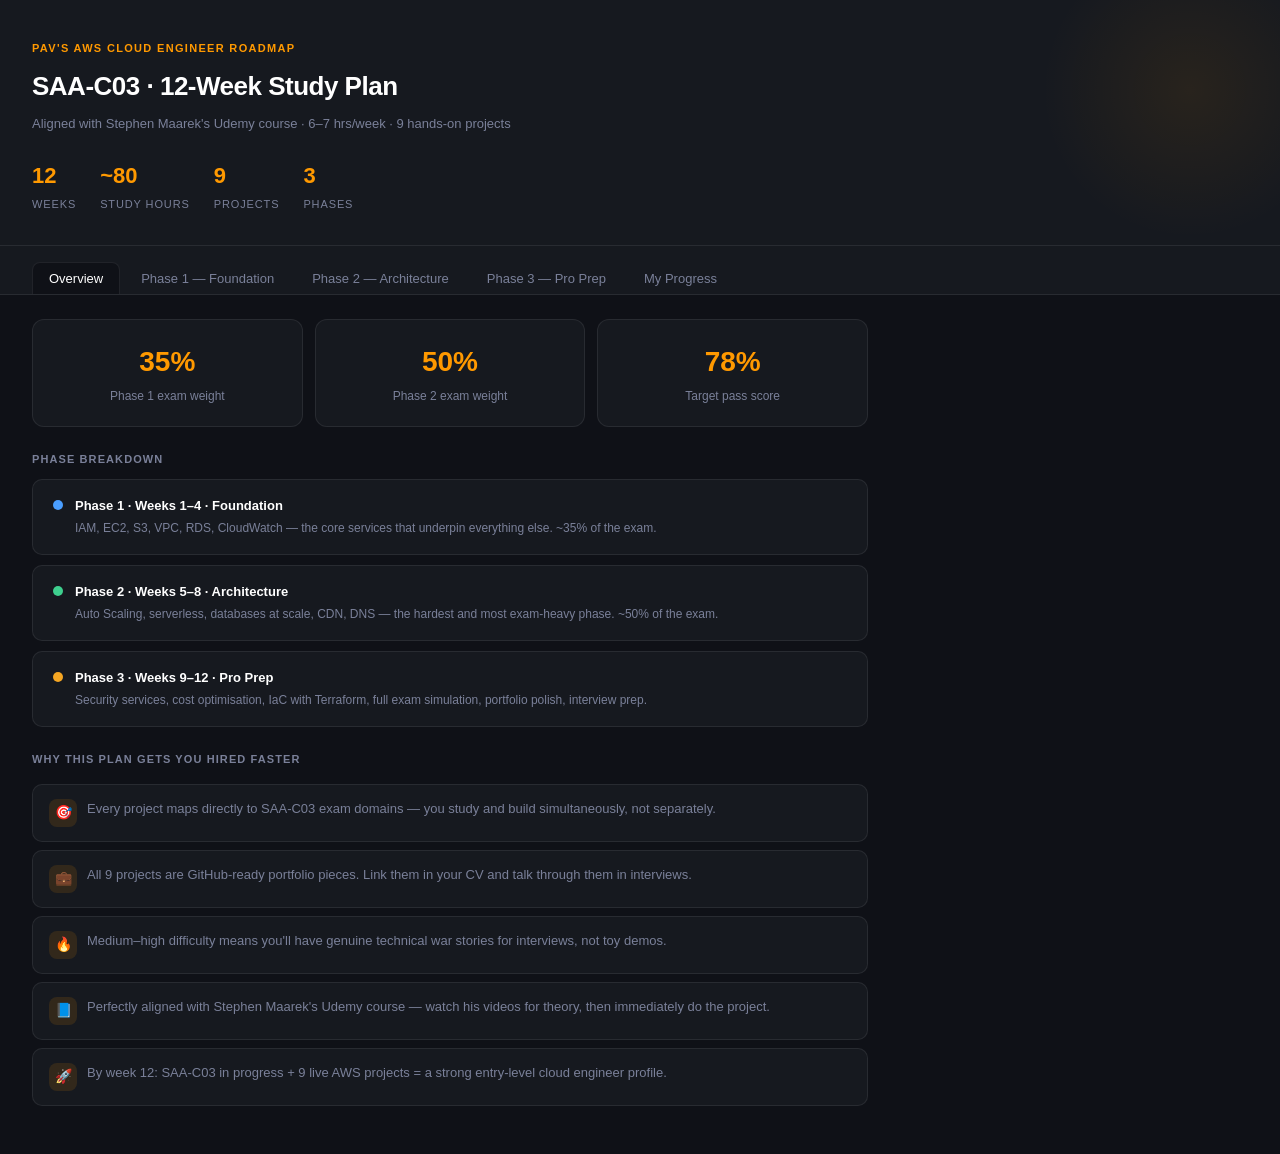
==== index.html @ 2d09587e "Rename aws_study_plan.html to index.html" ====
<!DOCTYPE html>
<html lang="en">
<head>
<meta charset="UTF-8"/>
<meta name="viewport" content="width=device-width, initial-scale=1.0"/>
<title>AWS SAA-C03 — 12-Week Study Plan</title>
<style>
  :root {
    --bg: #0f1117;
    --bg2: #16191f;
    --bg3: #1c2028;
    --border: rgba(255,255,255,0.08);
    --border2: rgba(255,255,255,0.14);
    --text: #e8eaf0;
    --muted: #7a8099;
    --aws: #FF9900;
    --aws-dim: rgba(255,153,0,0.12);
    --blue: #4a9eff;
    --blue-dim: rgba(74,158,255,0.1);
    --green: #3ecf8e;
    --green-dim: rgba(62,207,142,0.1);
    --amber: #f5a623;
    --amber-dim: rgba(245,166,35,0.1);
    --red: #ff6b6b;
    --red-dim: rgba(255,107,107,0.1);
    --purple: #a78bfa;
    --purple-dim: rgba(167,139,250,0.1);
  }

  * { box-sizing: border-box; margin: 0; padding: 0; }

  body {
    background: var(--bg);
    color: var(--text);
    font-family: -apple-system, BlinkMacSystemFont, 'Segoe UI', sans-serif;
    font-size: 14px;
    line-height: 1.6;
    min-height: 100vh;
  }

  /* HEADER */
  .hero {
    background: var(--bg2);
    border-bottom: 1px solid var(--border);
    padding: 2.5rem 2rem 2rem;
    position: relative;
    overflow: hidden;
  }
  .hero::before {
    content: '';
    position: absolute;
    top: -60px; right: -60px;
    width: 300px; height: 300px;
    background: radial-gradient(circle, rgba(255,153,0,0.08) 0%, transparent 70%);
    pointer-events: none;
  }
  .hero-eyebrow {
    font-size: 11px;
    font-weight: 600;
    letter-spacing: .12em;
    text-transform: uppercase;
    color: var(--aws);
    margin-bottom: .5rem;
  }
  .hero h1 {
    font-size: 26px;
    font-weight: 700;
    color: #fff;
    margin-bottom: .4rem;
    letter-spacing: -.5px;
  }
  .hero-sub {
    color: var(--muted);
    font-size: 13px;
  }
  .hero-stats {
    display: flex;
    gap: 1.5rem;
    margin-top: 1.5rem;
    flex-wrap: wrap;
  }
  .stat {
    display: flex;
    flex-direction: column;
    gap: 2px;
  }
  .stat-num {
    font-size: 22px;
    font-weight: 700;
    color: var(--aws);
  }
  .stat-lbl {
    font-size: 11px;
    color: var(--muted);
    text-transform: uppercase;
    letter-spacing: .08em;
  }

  /* PHASE TABS */
  .tabs {
    display: flex;
    gap: 4px;
    padding: 1rem 2rem 0;
    background: var(--bg2);
    border-bottom: 1px solid var(--border);
    overflow-x: auto;
  }
  .tab {
    padding: 8px 16px;
    border-radius: 8px 8px 0 0;
    border: 1px solid transparent;
    border-bottom: none;
    cursor: pointer;
    font-size: 13px;
    font-weight: 500;
    background: transparent;
    color: var(--muted);
    transition: all .15s;
    white-space: nowrap;
  }
  .tab:hover { color: var(--text); background: var(--bg3); }
  .tab.active {
    background: var(--bg);
    border-color: var(--border);
    border-bottom-color: var(--bg);
    color: #fff;
  }

  /* MAIN CONTENT */
  .main { padding: 1.5rem 2rem 3rem; max-width: 900px; }

  .panel { display: none; }
  .panel.active { display: block; }

  /* OVERVIEW GRID */
  .overview-grid {
    display: grid;
    grid-template-columns: repeat(3, 1fr);
    gap: 12px;
    margin-bottom: 1.5rem;
  }
  .ov-card {
    background: var(--bg2);
    border: 1px solid var(--border);
    border-radius: 12px;
    padding: 1.25rem;
    text-align: center;
  }
  .ov-card .num { font-size: 28px; font-weight: 700; color: var(--aws); }
  .ov-card .lbl { font-size: 12px; color: var(--muted); margin-top: 2px; }

  /* TIMELINE */
  .timeline { display: flex; flex-direction: column; gap: 10px; margin-bottom: 1.5rem; }
  .tl-item {
    display: flex;
    align-items: flex-start;
    gap: 12px;
    background: var(--bg2);
    border: 1px solid var(--border);
    border-radius: 10px;
    padding: 1rem 1.25rem;
  }
  .tl-dot {
    width: 10px; height: 10px;
    border-radius: 50%;
    flex-shrink: 0;
    margin-top: 4px;
  }
  .tl-content {}
  .tl-title { font-weight: 600; font-size: 13px; color: #fff; margin-bottom: 2px; }
  .tl-desc { font-size: 12px; color: var(--muted); }

  /* PHASE HEADER */
  .phase-intro {
    background: var(--bg2);
    border: 1px solid var(--border);
    border-radius: 12px;
    padding: 1.25rem 1.5rem;
    margin-bottom: 1.25rem;
  }
  .phase-intro-top { display: flex; align-items: center; gap: 10px; margin-bottom: .5rem; }
  .phase-badge {
    font-size: 11px;
    font-weight: 600;
    padding: 3px 10px;
    border-radius: 20px;
    letter-spacing: .04em;
  }
  .badge-blue { background: var(--blue-dim); color: var(--blue); }
  .badge-green { background: var(--green-dim); color: var(--green); }
  .badge-amber { background: var(--amber-dim); color: var(--amber); }
  .phase-intro-title { font-size: 16px; font-weight: 700; color: #fff; }
  .phase-intro-desc { font-size: 13px; color: var(--muted); line-height: 1.65; }

  /* WEEK GRID */
  .weeks-title {
    font-size: 11px;
    font-weight: 600;
    letter-spacing: .1em;
    text-transform: uppercase;
    color: var(--muted);
    margin-bottom: 10px;
  }
  .week-grid { display: grid; grid-template-columns: 1fr 1fr; gap: 10px; margin-bottom: 1.5rem; }
  .week-card {
    background: var(--bg2);
    border: 1px solid var(--border);
    border-radius: 10px;
    padding: 1rem 1.25rem;
  }
  .week-num {
    font-size: 10px;
    font-weight: 700;
    letter-spacing: .1em;
    text-transform: uppercase;
    color: var(--muted);
    margin-bottom: 6px;
  }
  .week-topics { display: flex; flex-wrap: wrap; gap: 5px; margin-bottom: 8px; }
  .topic { font-size: 11px; padding: 2px 8px; border-radius: 20px; background: var(--bg3); border: 1px solid var(--border); color: var(--text); }
  .week-hrs { font-size: 11px; color: var(--muted); }

  /* PROJECTS */
  .projects-title {
    font-size: 13px;
    font-weight: 600;
    color: var(--text);
    margin-bottom: 10px;
    display: flex;
    align-items: center;
    gap: 6px;
  }
  .projects-title::before {
    content: '';
    display: inline-block;
    width: 3px; height: 14px;
    background: var(--aws);
    border-radius: 2px;
  }

  .project-card {
    background: var(--bg2);
    border: 1px solid var(--border);
    border-radius: 12px;
    padding: 1.25rem 1.5rem;
    margin-bottom: 10px;
    transition: border-color .15s;
  }
  .project-card:hover { border-color: var(--border2); }
  .project-top {
    display: flex;
    align-items: flex-start;
    justify-content: space-between;
    gap: 10px;
    margin-bottom: 8px;
  }
  .project-name { font-size: 14px; font-weight: 600; color: #fff; }
  .diff {
    font-size: 10px;
    font-weight: 600;
    padding: 3px 9px;
    border-radius: 20px;
    white-space: nowrap;
    flex-shrink: 0;
  }
  .diff-med { background: var(--amber-dim); color: var(--amber); }
  .diff-high { background: var(--red-dim); color: var(--red); }
  .project-desc { font-size: 13px; color: var(--muted); line-height: 1.65; margin-bottom: 10px; }
  .skills { display: flex; flex-wrap: wrap; gap: 5px; }
  .skill { font-size: 11px; padding: 2px 8px; border-radius: 20px; background: var(--blue-dim); color: var(--blue); border: 1px solid rgba(74,158,255,0.2); }

  /* MAAREK ALIGNMENT */
  .maarek-box {
    background: var(--purple-dim);
    border: 1px solid rgba(167,139,250,0.2);
    border-radius: 10px;
    padding: .75rem 1rem;
    font-size: 12px;
    color: var(--purple);
    margin-top: 6px;
    display: flex;
    align-items: flex-start;
    gap: 6px;
  }
  .maarek-box strong { color: #c4b5fd; }

  /* MILESTONE */
  .milestone {
    background: var(--bg2);
    border: 1px solid var(--border);
    border-left: 3px solid var(--aws);
    border-radius: 0 10px 10px 0;
    padding: 1rem 1.25rem;
    margin-top: 1rem;
    font-size: 13px;
    color: var(--muted);
    line-height: 1.65;
  }
  .milestone strong { color: var(--aws); }

  /* EXAM TIPS */
  .tips-grid { display: flex; flex-direction: column; gap: 8px; margin-top: 1rem; }
  .tip-item {
    display: flex;
    align-items: flex-start;
    gap: 10px;
    background: var(--bg2);
    border: 1px solid var(--border);
    border-radius: 10px;
    padding: .875rem 1rem;
    font-size: 13px;
    color: var(--muted);
    line-height: 1.55;
  }
  .tip-icon {
    width: 28px; height: 28px;
    border-radius: 8px;
    background: var(--aws-dim);
    color: var(--aws);
    display: flex;
    align-items: center;
    justify-content: center;
    font-size: 14px;
    flex-shrink: 0;
  }

  /* PROGRESS TRACKER */
  .tracker-title { font-size: 13px; font-weight: 600; color: var(--text); margin-bottom: 10px; }
  .week-checks { display: grid; grid-template-columns: repeat(6, 1fr); gap: 6px; margin-bottom: 1.5rem; }
  .week-check {
    display: flex;
    flex-direction: column;
    align-items: center;
    gap: 4px;
    background: var(--bg2);
    border: 1px solid var(--border);
    border-radius: 8px;
    padding: .625rem .5rem;
    cursor: pointer;
    transition: all .15s;
    user-select: none;
  }
  .week-check:hover { border-color: var(--border2); }
  .week-check.done { border-color: var(--green); background: var(--green-dim); }
  .wk-num { font-size: 10px; font-weight: 600; color: var(--muted); }
  .wk-check-icon { font-size: 18px; }
  .week-check.done .wk-num { color: var(--green); }
  .progress-bar-wrap {
    background: var(--bg3);
    border-radius: 20px;
    height: 6px;
    margin-bottom: 6px;
    overflow: hidden;
  }
  .progress-bar {
    height: 100%;
    background: linear-gradient(90deg, var(--aws), var(--green));
    border-radius: 20px;
    transition: width .4s ease;
  }
  .progress-label { font-size: 12px; color: var(--muted); margin-bottom: 1.5rem; }

  /* RESPONSIVE */
  @media (max-width: 600px) {
    .hero { padding: 1.5rem 1rem 1.25rem; }
    .main { padding: 1rem 1rem 2rem; }
    .tabs { padding: 0.75rem 1rem 0; }
    .overview-grid { grid-template-columns: 1fr 1fr 1fr; }
    .week-grid { grid-template-columns: 1fr; }
    .week-checks { grid-template-columns: repeat(4, 1fr); }
  }
</style>
</head>
<body>

<div class="hero">
  <div class="hero-eyebrow">Pav's AWS Cloud Engineer Roadmap</div>
  <h1>SAA-C03 · 12-Week Study Plan</h1>
  <div class="hero-sub">Aligned with Stephen Maarek's Udemy course · 6–7 hrs/week · 9 hands-on projects</div>
  <div class="hero-stats">
    <div class="stat"><span class="stat-num">12</span><span class="stat-lbl">Weeks</span></div>
    <div class="stat"><span class="stat-num">~80</span><span class="stat-lbl">Study hours</span></div>
    <div class="stat"><span class="stat-num">9</span><span class="stat-lbl">Projects</span></div>
    <div class="stat"><span class="stat-num">3</span><span class="stat-lbl">Phases</span></div>
  </div>
</div>

<div class="tabs">
  <button class="tab active" onclick="showTab('overview')">Overview</button>
  <button class="tab" onclick="showTab('p1')">Phase 1 — Foundation</button>
  <button class="tab" onclick="showTab('p2')">Phase 2 — Architecture</button>
  <button class="tab" onclick="showTab('p3')">Phase 3 — Pro Prep</button>
  <button class="tab" onclick="showTab('tracker')">My Progress</button>
</div>

<div class="main">

  <!-- OVERVIEW -->
  <div id="panel-overview" class="panel active">
    <div class="overview-grid">
      <div class="ov-card"><div class="num">35%</div><div class="lbl">Phase 1 exam weight</div></div>
      <div class="ov-card"><div class="num">50%</div><div class="lbl">Phase 2 exam weight</div></div>
      <div class="ov-card"><div class="num">78%</div><div class="lbl">Target pass score</div></div>
    </div>

    <div class="weeks-title">Phase breakdown</div>
    <div class="timeline">
      <div class="tl-item">
        <div class="tl-dot" style="background:var(--blue)"></div>
        <div class="tl-content">
          <div class="tl-title">Phase 1 · Weeks 1–4 · Foundation</div>
          <div class="tl-desc">IAM, EC2, S3, VPC, RDS, CloudWatch — the core services that underpin everything else. ~35% of the exam.</div>
        </div>
      </div>
      <div class="tl-item">
        <div class="tl-dot" style="background:var(--green)"></div>
        <div class="tl-content">
          <div class="tl-title">Phase 2 · Weeks 5–8 · Architecture</div>
          <div class="tl-desc">Auto Scaling, serverless, databases at scale, CDN, DNS — the hardest and most exam-heavy phase. ~50% of the exam.</div>
        </div>
      </div>
      <div class="tl-item">
        <div class="tl-dot" style="background:var(--amber)"></div>
        <div class="tl-content">
          <div class="tl-title">Phase 3 · Weeks 9–12 · Pro Prep</div>
          <div class="tl-desc">Security services, cost optimisation, IaC with Terraform, full exam simulation, portfolio polish, interview prep.</div>
        </div>
      </div>
    </div>

    <div class="weeks-title" style="margin-top:1.5rem">Why this plan gets you hired faster</div>
    <div class="tips-grid">
      <div class="tip-item"><div class="tip-icon">🎯</div>Every project maps directly to SAA-C03 exam domains — you study and build simultaneously, not separately.</div>
      <div class="tip-item"><div class="tip-icon">💼</div>All 9 projects are GitHub-ready portfolio pieces. Link them in your CV and talk through them in interviews.</div>
      <div class="tip-item"><div class="tip-icon">🔥</div>Medium–high difficulty means you'll have genuine technical war stories for interviews, not toy demos.</div>
      <div class="tip-item"><div class="tip-icon">📘</div>Perfectly aligned with Stephen Maarek's Udemy course — watch his videos for theory, then immediately do the project.</div>
      <div class="tip-item"><div class="tip-icon">🚀</div>By week 12: SAA-C03 in progress + 9 live AWS projects = a strong entry-level cloud engineer profile.</div>
    </div>
  </div>

  <!-- PHASE 1 -->
  <div id="panel-p1" class="panel">
    <div class="phase-intro">
      <div class="phase-intro-top">
        <span class="phase-badge badge-blue">Phase 1 · Weeks 1–4</span>
        <span class="phase-intro-title">Foundation — core services</span>
      </div>
      <div class="phase-intro-desc">Build a solid base across IAM, EC2, S3, VPC, RDS, and monitoring. These cover ~35% of the SAA-C03 exam. Follow Maarek's videos in order and do the projects in the same week as the corresponding section.</div>
    </div>

    <div class="weeks-title">Weekly breakdown</div>
    <div class="week-grid">
      <div class="week-card">
        <div class="week-num">Week 1</div>
        <div class="week-topics">
          <span class="topic">IAM users & groups</span><span class="topic">Roles & policies</span><span class="topic">MFA</span><span class="topic">AWS CLI</span>
        </div>
        <div class="week-hrs">~6 hrs · 3 hrs theory + 3 hrs hands-on</div>
        <div class="maarek-box"><strong>Maarek:</strong>&nbsp;IAM & AWS CLI section</div>
      </div>
      <div class="week-card">
        <div class="week-num">Week 2</div>
        <div class="week-topics">
          <span class="topic">EC2 instance types</span><span class="topic">Security groups</span><span class="topic">EBS</span><span class="topic">AMIs</span>
        </div>
        <div class="week-hrs">~7 hrs · 3 hrs theory + 4 hrs hands-on</div>
        <div class="maarek-box"><strong>Maarek:</strong>&nbsp;EC2 Fundamentals + EC2 Storage</div>
      </div>
      <div class="week-card">
        <div class="week-num">Week 3</div>
        <div class="week-topics">
          <span class="topic">S3 buckets</span><span class="topic">Storage classes</span><span class="topic">Static hosting</span><span class="topic">Lifecycle rules</span>
        </div>
        <div class="week-hrs">~6 hrs · 2.5 hrs theory + 3.5 hrs hands-on</div>
        <div class="maarek-box"><strong>Maarek:</strong>&nbsp;Amazon S3 Introduction + Advanced</div>
      </div>
      <div class="week-card">
        <div class="week-num">Week 4</div>
        <div class="week-topics">
          <span class="topic">VPC & subnets</span><span class="topic">NAT Gateway</span><span class="topic">Route tables</span><span class="topic">RDS basics</span><span class="topic">CloudWatch</span>
        </div>
        <div class="week-hrs">~7 hrs · 3 hrs theory + 4 hrs hands-on</div>
        <div class="maarek-box"><strong>Maarek:</strong>&nbsp;VPC Fundamentals + RDS + Monitoring</div>
      </div>
    </div>

    <div class="projects-title">Phase 1 projects</div>

    <div class="project-card">
      <div class="project-top">
        <div class="project-name">Project 1 — Secure multi-account IAM architecture</div>
        <span class="diff diff-med">Medium</span>
      </div>
      <div class="project-desc">Build a realistic IAM structure: root account locked with MFA, separate dev/staging/prod IAM users, custom least-privilege policies per user, an EC2 instance role with S3 read-only access, and a cross-account role assumption flow using STS. Document everything in a GitHub README with an architecture diagram. Goes far beyond basic IAM and mirrors real enterprise setups — exactly what interviewers probe on.</div>
      <div class="skills">
        <span class="skill">IAM policies</span><span class="skill">Roles & STS</span><span class="skill">MFA</span><span class="skill">AWS CLI</span><span class="skill">Least privilege</span>
      </div>
    </div>

    <div class="project-card">
      <div class="project-top">
        <div class="project-name">Project 2 — Fault-tolerant web app on a custom VPC</div>
        <span class="diff diff-high">High</span>
      </div>
      <div class="project-desc">Design and build a custom VPC from scratch: 2 public subnets across 2 AZs, 2 private subnets, Internet Gateway, NAT Gateway, and correct route tables. Deploy EC2 instances in each public subnet running a simple Node.js or Python app. Put an Application Load Balancer in front. Add CloudWatch alarms for CPU and network. This is a direct SAA-C03 HA scenario and a strong portfolio centrepiece — it proves you understand networking, multi-AZ design, and monitoring.</div>
      <div class="skills">
        <span class="skill">VPC</span><span class="skill">EC2</span><span class="skill">ALB</span><span class="skill">CloudWatch</span><span class="skill">Multi-AZ</span><span class="skill">NAT Gateway</span>
      </div>
    </div>

    <div class="project-card">
      <div class="project-top">
        <div class="project-name">Project 3 — S3 intelligent data lake with lifecycle automation</div>
        <span class="diff diff-med">Medium</span>
      </div>
      <div class="project-desc">Create an S3 bucket with versioning, SSE-S3 and SSE-KMS encryption, a bucket policy blocking public access, intelligent-tiering lifecycle rules (IA after 30 days, Glacier after 90 days), and S3 access logging enabled. Write a boto3 Python script that generates pre-signed URLs for secure object sharing. Tests real storage knowledge and automation mindset — both exam-critical and genuinely CV-worthy.</div>
      <div class="skills">
        <span class="skill">S3</span><span class="skill">KMS encryption</span><span class="skill">Lifecycle policies</span><span class="skill">boto3</span><span class="skill">Pre-signed URLs</span>
      </div>
    </div>

    <div class="milestone">
      <strong>Phase 1 milestone:</strong> Complete a 65-question Tutorials Dojo practice set on Domain 1 (Design Secure Architectures). Target 70%+. If below, revisit IAM and VPC before entering Phase 2.
    </div>
  </div>

  <!-- PHASE 2 -->
  <div id="panel-p2" class="panel">
    <div class="phase-intro">
      <div class="phase-intro-top">
        <span class="phase-badge badge-green">Phase 2 · Weeks 5–8</span>
        <span class="phase-intro-title">Architecture — scalability & resilience</span>
      </div>
      <div class="phase-intro-desc">The hardest and most exam-heavy phase. You'll cover auto scaling, serverless, decoupled architectures, and databases at scale. These topics dominate the "Design Resilient Architectures" and "Design High-Performing Architectures" domains — roughly 50% of the SAA-C03.</div>
    </div>

    <div class="weeks-title">Weekly breakdown</div>
    <div class="week-grid">
      <div class="week-card">
        <div class="week-num">Week 5</div>
        <div class="week-topics">
          <span class="topic">Auto Scaling Groups</span><span class="topic">Launch Templates</span><span class="topic">ALB/NLB/GLB</span><span class="topic">Target tracking</span>
        </div>
        <div class="week-hrs">~7 hrs · 3 hrs theory + 4 hrs hands-on</div>
        <div class="maarek-box"><strong>Maarek:</strong>&nbsp;High Availability & Scalability — ELB & ASG</div>
      </div>
      <div class="week-card">
        <div class="week-num">Week 6</div>
        <div class="week-topics">
          <span class="topic">Lambda</span><span class="topic">API Gateway</span><span class="topic">DynamoDB</span><span class="topic">SQS</span><span class="topic">SNS</span><span class="topic">EventBridge</span>
        </div>
        <div class="week-hrs">~7 hrs · 3 hrs theory + 4 hrs hands-on</div>
        <div class="maarek-box"><strong>Maarek:</strong>&nbsp;Serverless Overviews + AWS Lambda</div>
      </div>
      <div class="week-card">
        <div class="week-num">Week 7</div>
        <div class="week-topics">
          <span class="topic">RDS Multi-AZ</span><span class="topic">Read replicas</span><span class="topic">Aurora</span><span class="topic">ElastiCache</span><span class="topic">Route 53</span>
        </div>
        <div class="week-hrs">~6 hrs · 2.5 hrs theory + 3.5 hrs hands-on</div>
        <div class="maarek-box"><strong>Maarek:</strong>&nbsp;RDS Advanced + Aurora + Route 53</div>
      </div>
      <div class="week-card">
        <div class="week-num">Week 8</div>
        <div class="week-topics">
          <span class="topic">CloudFront</span><span class="topic">EFS</span><span class="topic">Step Functions</span><span class="topic">Practice exam</span>
        </div>
        <div class="week-hrs">~7 hrs · 2 hrs theory + 2 hrs hands-on + 3 hrs exam practice</div>
        <div class="maarek-box"><strong>Maarek:</strong>&nbsp;CloudFront + Decoupling Applications</div>
      </div>
    </div>

    <div class="projects-title">Phase 2 projects</div>

    <div class="project-card">
      <div class="project-top">
        <div class="project-name">Project 4 — Auto-scaling three-tier web architecture</div>
        <span class="diff diff-high">High</span>
      </div>
      <div class="project-desc">Extend Project 2 into a proper 3-tier architecture: public ALB tier → Auto Scaling Group of EC2 web servers in private subnets → RDS MySQL Multi-AZ in isolated private subnets. Configure target tracking scaling at 60% CPU threshold. Add a Bastion Host in the public subnet for DB access. Simulate load with Apache Bench and screenshot the ASG scaling event. This is a textbook SAA-C03 scenario and the exact architecture interviewers ask you to walk through.</div>
      <div class="skills">
        <span class="skill">ASG</span><span class="skill">ALB</span><span class="skill">RDS Multi-AZ</span><span class="skill">Private subnets</span><span class="skill">Bastion Host</span><span class="skill">Load testing</span>
      </div>
    </div>

    <div class="project-card">
      <div class="project-top">
        <div class="project-name">Project 5 — Serverless event-driven document processor</div>
        <span class="diff diff-high">High</span>
      </div>
      <div class="project-desc">Build a fully serverless pipeline: user uploads file to S3 → S3 event triggers Lambda → Lambda extracts metadata and writes to DynamoDB → EventBridge rule fires on DynamoDB stream → second Lambda sends an SQS message → consumer Lambda processes queue and fires an SNS email notification. Deploy via CloudFormation or SAM. This proves you understand decoupled serverless design — one of the highest-weighted SAA-C03 areas and heavily featured in cloud engineer job specs.</div>
      <div class="skills">
        <span class="skill">Lambda</span><span class="skill">S3 events</span><span class="skill">DynamoDB</span><span class="skill">SQS</span><span class="skill">SNS</span><span class="skill">CloudFormation</span><span class="skill">EventBridge</span>
      </div>
    </div>

    <div class="project-card">
      <div class="project-top">
        <div class="project-name">Project 6 — Global content delivery with CloudFront + Route 53 failover</div>
        <span class="diff diff-med">Medium</span>
      </div>
      <div class="project-desc">Host a static site on S3. Put a CloudFront distribution in front with HTTPS enforced via ACM and a custom origin policy. Set up Route 53 with a failover routing policy: primary record points to CloudFront, secondary to a backup S3 bucket in a different region. Add a Route 53 health check on the primary. Document the failover test with screenshots. Strong DNS and CDN knowledge is heavily tested in SAA-C03 and directly transferable to cloud ops roles.</div>
      <div class="skills">
        <span class="skill">CloudFront</span><span class="skill">Route 53</span><span class="skill">Failover routing</span><span class="skill">S3</span><span class="skill">ACM / HTTPS</span>
      </div>
    </div>

    <div class="milestone">
      <strong>Phase 2 milestone:</strong> Full timed 65-question Tutorials Dojo practice exam (65 mins). Target 72%+. Review every wrong answer thoroughly — don't enter Phase 3 until wrong answers feel like genuine gaps, not guesses.
    </div>
  </div>

  <!-- PHASE 3 -->
  <div id="panel-p3" class="panel">
    <div class="phase-intro">
      <div class="phase-intro-top">
        <span class="phase-badge badge-amber">Phase 3 · Weeks 9–12</span>
        <span class="phase-intro-title">Pro prep — exam sprint + portfolio</span>
      </div>
      <div class="phase-intro-desc">Consolidate, close gaps, and shift from student to candidate. Weeks 9–10 fill remaining SAA-C03 gaps (cost, migration, security). Weeks 11–12 are full exam simulation mode plus portfolio polish and interview prep using your own projects as examples.</div>
    </div>

    <div class="weeks-title">Weekly breakdown</div>
    <div class="week-grid">
      <div class="week-card">
        <div class="week-num">Week 9</div>
        <div class="week-topics">
          <span class="topic">Cost Explorer</span><span class="topic">Savings Plans</span><span class="topic">Trusted Advisor</span><span class="topic">AWS Config</span>
        </div>
        <div class="week-hrs">~6 hrs · 2 hrs theory + 4 hrs project build</div>
        <div class="maarek-box"><strong>Maarek:</strong>&nbsp;Other Services + Account Management, Billing & Support</div>
      </div>
      <div class="week-card">
        <div class="week-num">Week 10</div>
        <div class="week-topics">
          <span class="topic">WAF + Shield</span><span class="topic">GuardDuty</span><span class="topic">Inspector</span><span class="topic">Security Hub</span>
        </div>
        <div class="week-hrs">~6 hrs · 2 hrs theory + 4 hrs project build</div>
        <div class="maarek-box"><strong>Maarek:</strong>&nbsp;Security & Encryption + AWS Security sections</div>
      </div>
      <div class="week-card">
        <div class="week-num">Week 11</div>
        <div class="week-topics">
          <span class="topic">2× full practice exams</span><span class="topic">Wrong answer review</span><span class="topic">GitHub polish</span>
        </div>
        <div class="week-hrs">~7 hrs · 4 hrs exam practice + 3 hrs portfolio</div>
        <div class="maarek-box"><strong>Maarek:</strong>&nbsp;Practice exams included in course</div>
      </div>
      <div class="week-card">
        <div class="week-num">Week 12</div>
        <div class="week-topics">
          <span class="topic">Final mock exam</span><span class="topic">Interview Q&A prep</span><span class="topic">CV update</span><span class="topic">Book exam</span>
        </div>
        <div class="week-hrs">~7 hrs · 3 hrs exam + 2 hrs interview + 2 hrs CV/apply</div>
        <div class="maarek-box"><strong>Action:</strong>&nbsp;Book SAA-C03 exam. Start applying with "in progress" on CV.</div>
      </div>
    </div>

    <div class="projects-title">Phase 3 projects</div>

    <div class="project-card">
      <div class="project-top">
        <div class="project-name">Project 7 — Full stack infrastructure as code with Terraform</div>
        <span class="diff diff-high">High</span>
      </div>
      <div class="project-desc">Rebuild your Project 4 three-tier architecture entirely in Terraform — zero console clicks. VPC, subnets, ASG, ALB, RDS, security groups, IAM roles, all as code. Store Terraform state in an S3 backend with DynamoDB state locking. Add input variables and outputs so it's reusable across dev/staging/prod. This single project separates you from 80% of entry-level cloud candidates. IaC fluency is the #1 differentiator hiring managers look for after the cert.</div>
      <div class="skills">
        <span class="skill">Terraform</span><span class="skill">IaC</span><span class="skill">S3 backend</span><span class="skill">DynamoDB locking</span><span class="skill">Modules</span><span class="skill">Variables</span>
      </div>
    </div>

    <div class="project-card">
      <div class="project-top">
        <div class="project-name">Project 8 — Security hardening and compliance audit</div>
        <span class="diff diff-high">High</span>
      </div>
      <div class="project-desc">Enable GuardDuty, AWS Config with managed rules (MFA on root, no public S3 buckets, encrypted EBS), Security Hub, and CloudTrail across your account. Set up a WAF WebACL on your CloudFront distribution blocking SQL injection and XSS. Write a short audit report documenting every finding and its remediation. Security is 16–17% of SAA-C03 and the fastest-growing area in cloud job specs — this proves you think like a cloud security engineer, not just a builder.</div>
      <div class="skills">
        <span class="skill">GuardDuty</span><span class="skill">AWS Config</span><span class="skill">Security Hub</span><span class="skill">WAF</span><span class="skill">CloudTrail</span><span class="skill">Compliance</span>
      </div>
    </div>

    <div class="project-card">
      <div class="project-top">
        <div class="project-name">Project 9 — Cost monitoring and auto-stop FinOps dashboard</div>
        <span class="diff diff-med">Medium</span>
      </div>
      <div class="project-desc">Set up AWS Cost Explorer, a monthly billing alarm in CloudWatch, a Cost and Usage Report exported to S3, and an AWS Budget with SNS alerts at 80% and 100% of budget. Use Trusted Advisor to identify idle EC2 instances and unattached EBS volumes. Write a Lambda function that auto-stops EC2 instances tagged "env:dev" outside business hours (cron EventBridge rule). This FinOps project shows commercial awareness — rare at entry level and highly valued by hiring managers.</div>
      <div class="skills">
        <span class="skill">Cost Explorer</span><span class="skill">Billing alarms</span><span class="skill">Lambda</span><span class="skill">EventBridge cron</span><span class="skill">FinOps</span><span class="skill">Tagging</span>
      </div>
    </div>

    <div class="milestone">
      <strong>Phase 3 milestone (week 12):</strong> Score 78%+ on a final timed Tutorials Dojo mock → book the real SAA-C03 exam within 2 weeks. Apply to cloud roles immediately — list SAA-C03 as "in progress" on your CV alongside your 9 GitHub project links.
    </div>
  </div>

  <!-- PROGRESS TRACKER -->
  <div id="panel-tracker" class="panel">
    <div class="phase-intro" style="margin-bottom:1.5rem">
      <div class="phase-intro-top">
        <span class="phase-badge badge-blue">My Progress</span>
        <span class="phase-intro-title">Week-by-week tracker</span>
      </div>
      <div class="phase-intro-desc">Tap a week to mark it complete. Your progress saves in your browser.</div>
    </div>

    <div class="progress-bar-wrap"><div class="progress-bar" id="prog-bar" style="width:0%"></div></div>
    <div class="progress-label" id="prog-label">0 of 12 weeks completed</div>

    <div class="tracker-title">Phase 1 — Foundation</div>
    <div class="week-checks">
      <div class="week-check" id="wk1" onclick="toggleWeek(1)"><span class="wk-num">WK 1</span><span class="wk-check-icon">⬜</span></div>
      <div class="week-check" id="wk2" onclick="toggleWeek(2)"><span class="wk-num">WK 2</span><span class="wk-check-icon">⬜</span></div>
      <div class="week-check" id="wk3" onclick="toggleWeek(3)"><span class="wk-num">WK 3</span><span class="wk-check-icon">⬜</span></div>
      <div class="week-check" id="wk4" onclick="toggleWeek(4)"><span class="wk-num">WK 4</span><span class="wk-check-icon">⬜</span></div>
    </div>

    <div class="tracker-title">Phase 2 — Architecture</div>
    <div class="week-checks">
      <div class="week-check" id="wk5" onclick="toggleWeek(5)"><span class="wk-num">WK 5</span><span class="wk-check-icon">⬜</span></div>
      <div class="week-check" id="wk6" onclick="toggleWeek(6)"><span class="wk-num">WK 6</span><span class="wk-check-icon">⬜</span></div>
      <div class="week-check" id="wk7" onclick="toggleWeek(7)"><span class="wk-num">WK 7</span><span class="wk-check-icon">⬜</span></div>
      <div class="week-check" id="wk8" onclick="toggleWeek(8)"><span class="wk-num">WK 8</span><span class="wk-check-icon">⬜</span></div>
    </div>

    <div class="tracker-title">Phase 3 — Pro Prep</div>
    <div class="week-checks">
      <div class="week-check" id="wk9" onclick="toggleWeek(9)"><span class="wk-num">WK 9</span><span class="wk-check-icon">⬜</span></div>
      <div class="week-check" id="wk10" onclick="toggleWeek(10)"><span class="wk-num">WK 10</span><span class="wk-check-icon">⬜</span></div>
      <div class="week-check" id="wk11" onclick="toggleWeek(11)"><span class="wk-num">WK 11</span><span class="wk-check-icon">⬜</span></div>
      <div class="week-check" id="wk12" onclick="toggleWeek(12)"><span class="wk-num">WK 12</span><span class="wk-check-icon">⬜</span></div>
    </div>

    <div class="tips-grid" style="margin-top:1rem">
      <div class="tip-item"><div class="tip-icon">📚</div><strong style="color:var(--text)">Resources:</strong>&nbsp;Stephen Maarek Udemy course · Tutorials Dojo practice exams · Neal Davis SAA-C03 notes · ChathurangaVKD GitHub repo</div>
      <div class="tip-item"><div class="tip-icon">✍️</div>Use handwritten notes for memorising AWS service limits, default behaviours, and exam gotchas — more effective than digital for retention.</div>
      <div class="tip-item"><div class="tip-icon">📅</div>Book your SAA-C03 exam date at the end of week 10 — having a deadline sharpens focus dramatically in the final 2 weeks.</div>
    </div>
  </div>

</div>

<script>
  function showTab(id) {
    document.querySelectorAll('.panel').forEach(p => p.classList.remove('active'));
    document.querySelectorAll('.tab').forEach(t => t.classList.remove('active'));
    document.getElementById('panel-' + id).classList.add('active');
    event.target.classList.add('active');
  }

  let completed = new Set();

  function toggleWeek(n) {
    const el = document.getElementById('wk' + n);
    const icon = el.querySelector('.wk-check-icon');
    if (completed.has(n)) {
      completed.delete(n);
      el.classList.remove('done');
      icon.textContent = '⬜';
    } else {
      completed.add(n);
      el.classList.add('done');
      icon.textContent = '✅';
    }
    updateProgress();
  }

  function updateProgress() {
    const pct = Math.round((completed.size / 12) * 100);
    document.getElementById('prog-bar').style.width = pct + '%';
    document.getElementById('prog-label').textContent = completed.size + ' of 12 weeks completed · ' + pct + '% through the plan';
  }
</script>

</body>
</html>
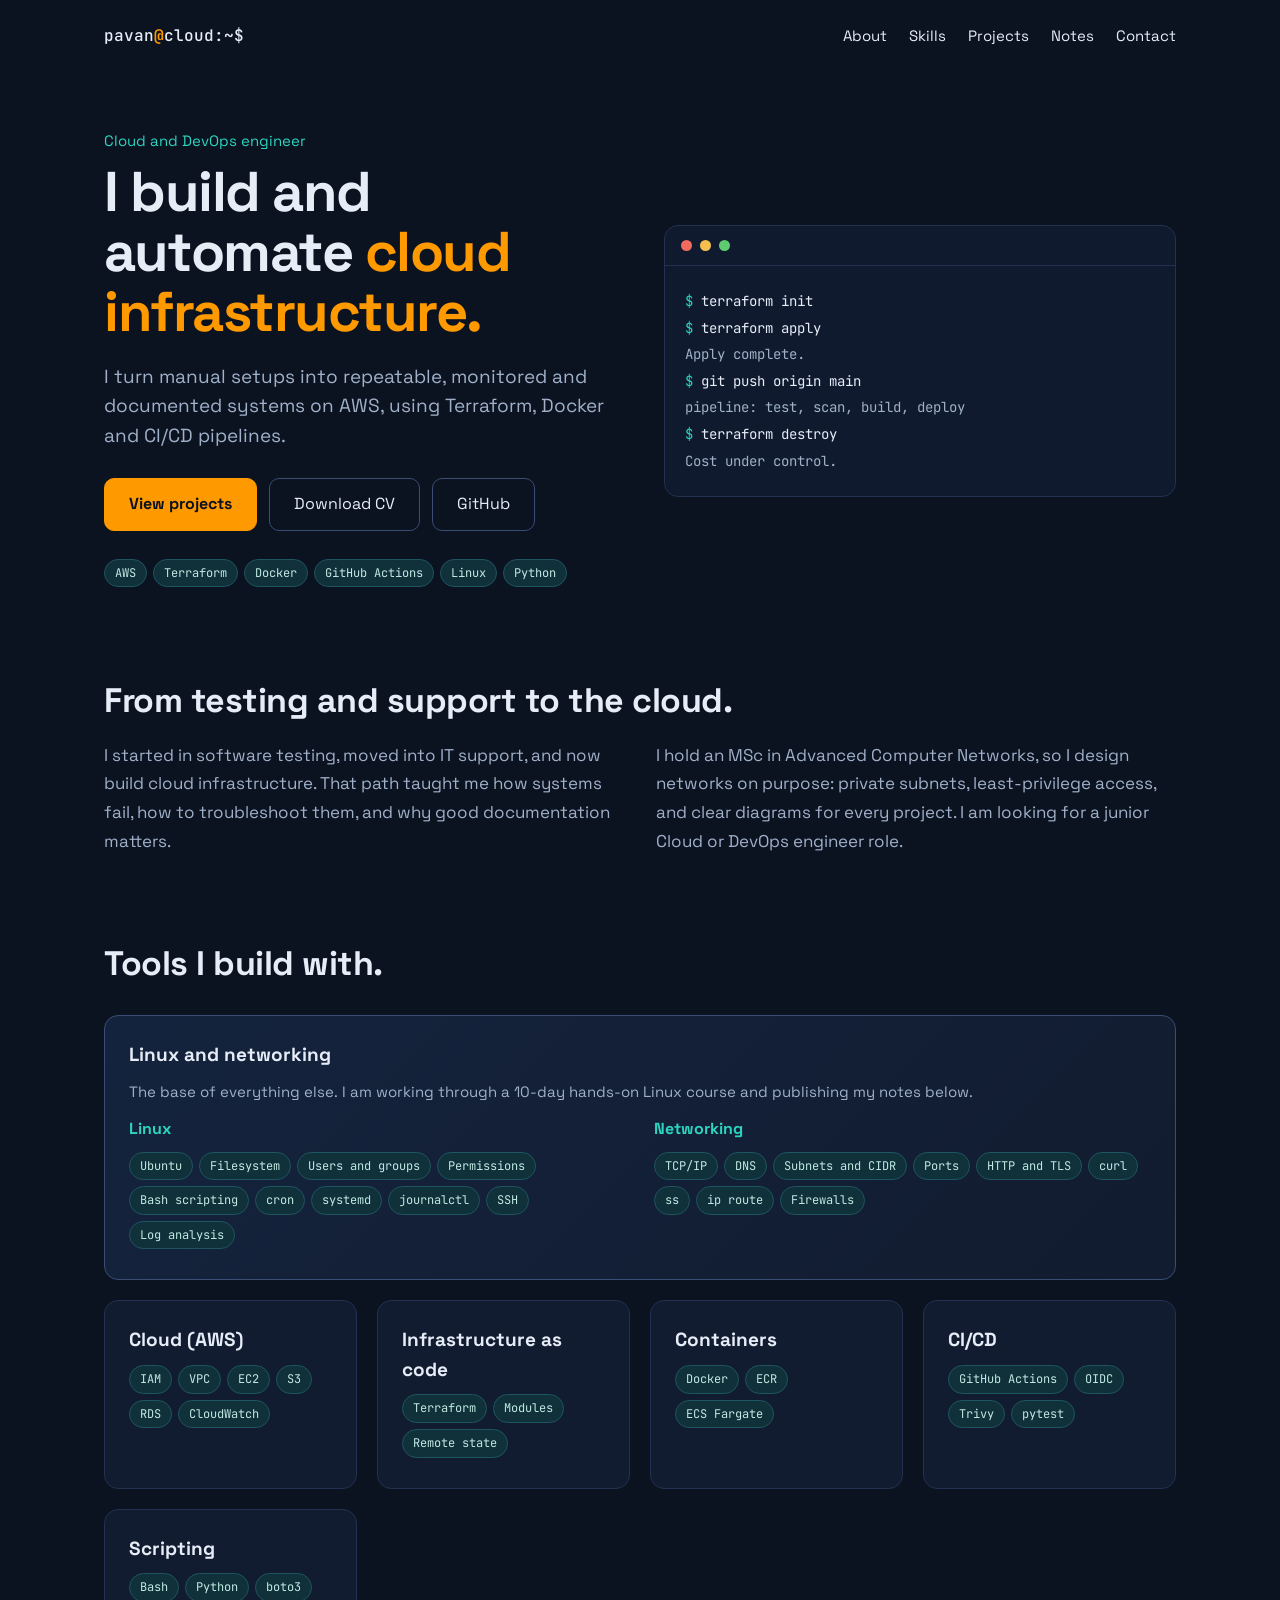
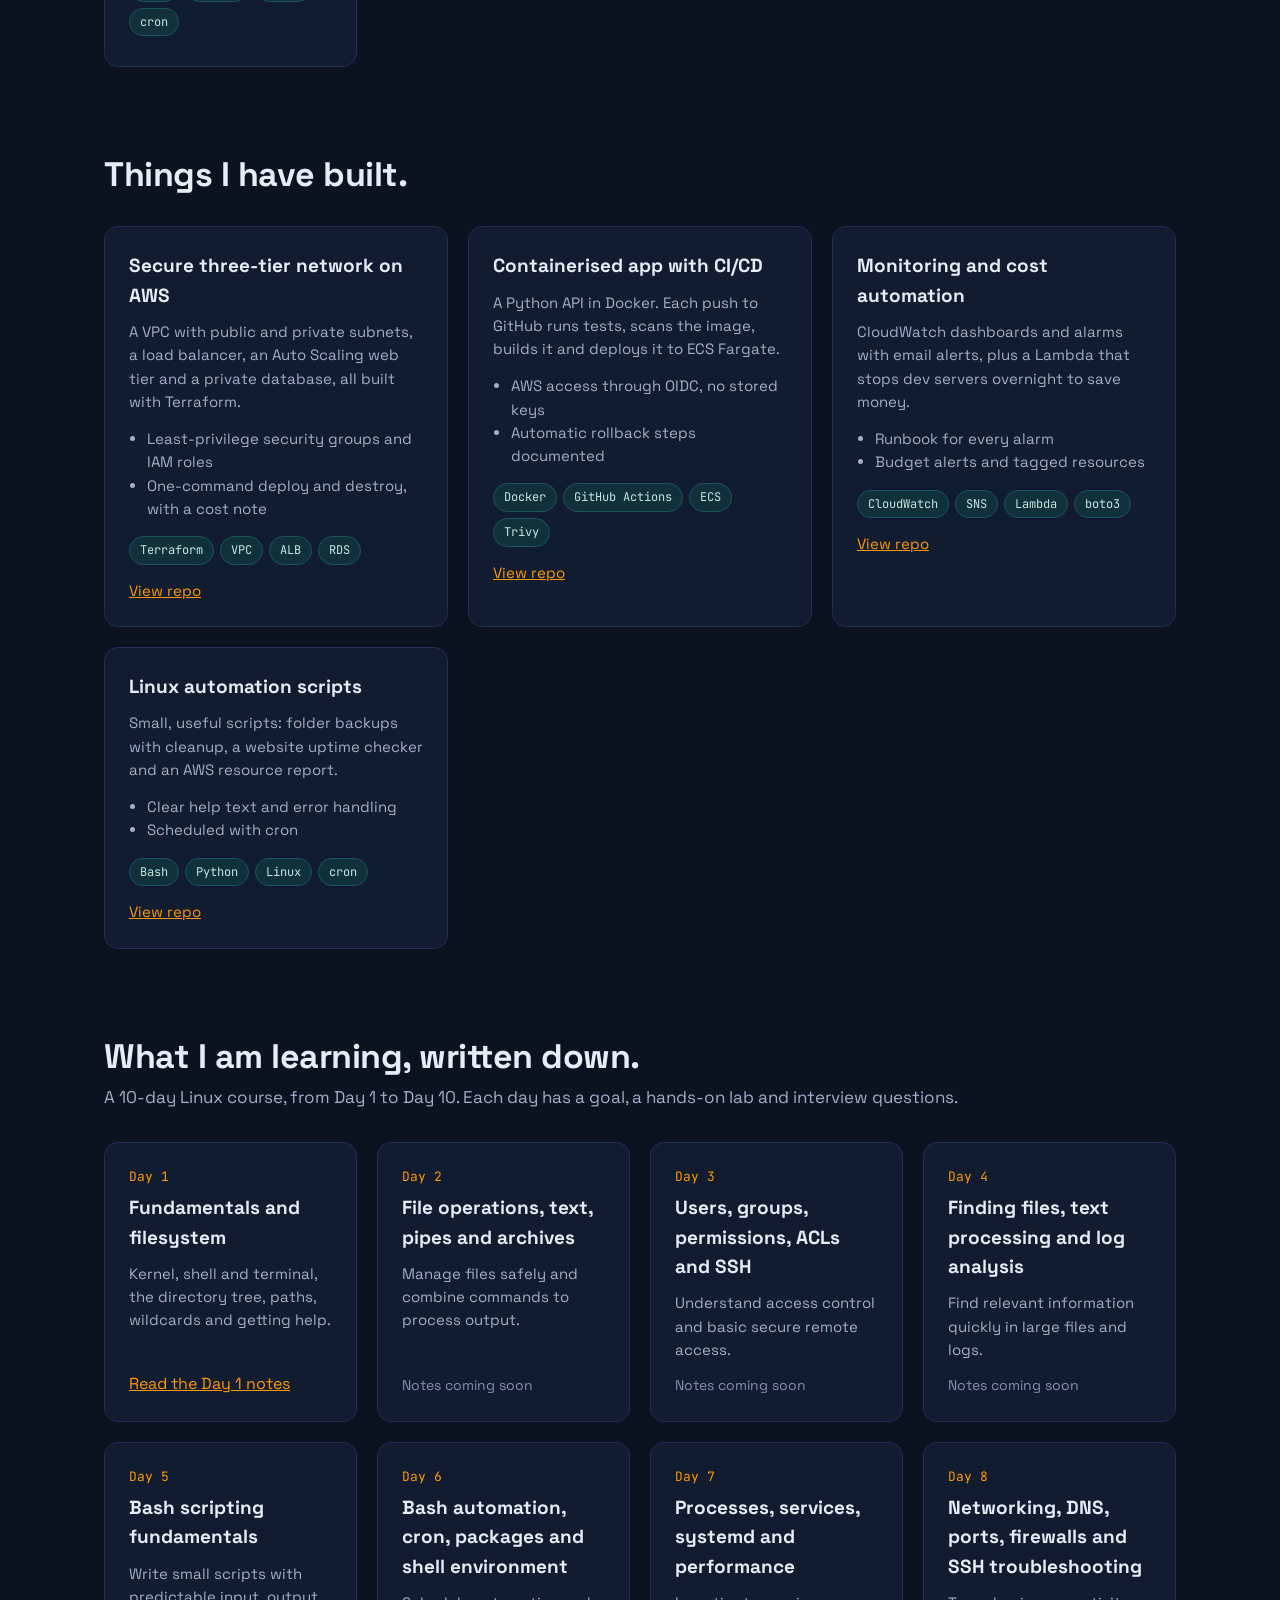
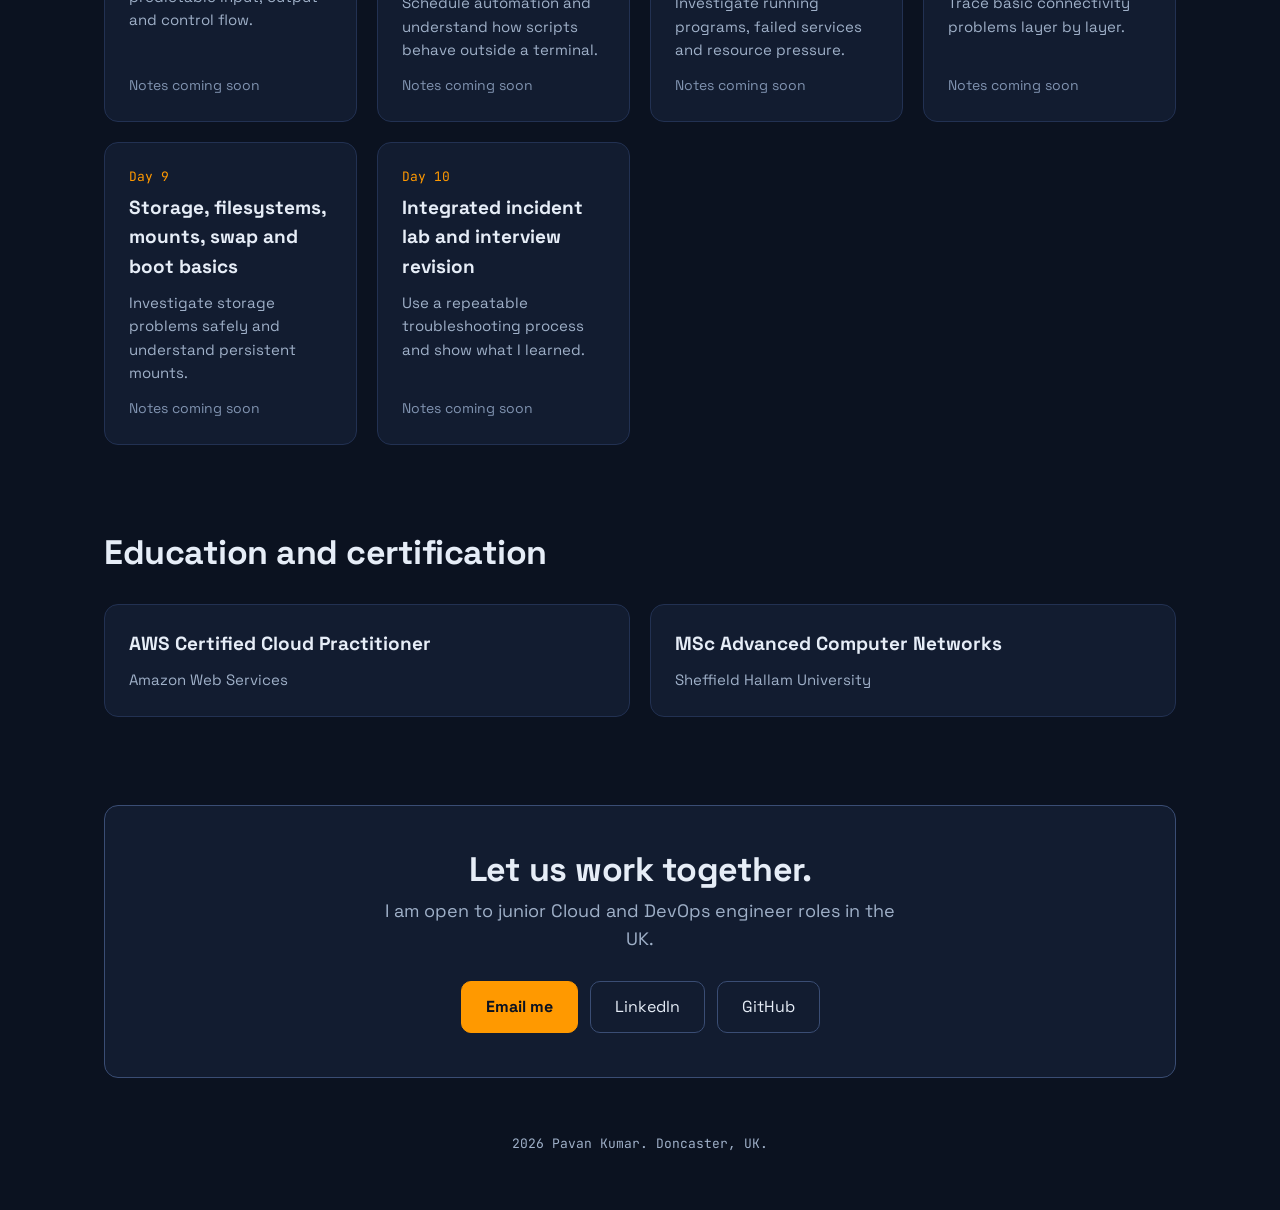
==== commit 2bccd40d: "Add files via upload" ====
--- a/index.html
+++ b/index.html
@@ -1,778 +1,124 @@
-<!DOCTYPE html>
+<!doctype html>
 <html lang="en">
 <head>
-<meta charset="UTF-8"/>
-<meta name="viewport" content="width=device-width, initial-scale=1.0"/>
-<title>AWS SAA-C03 — 12-Week Study Plan</title>
-<style>
-  :root {
-    --bg: #0f1117;
-    --bg2: #16191f;
-    --bg3: #1c2028;
-    --border: rgba(255,255,255,0.08);
-    --border2: rgba(255,255,255,0.14);
-    --text: #e8eaf0;
-    --muted: #7a8099;
-    --aws: #FF9900;
-    --aws-dim: rgba(255,153,0,0.12);
-    --blue: #4a9eff;
-    --blue-dim: rgba(74,158,255,0.1);
-    --green: #3ecf8e;
-    --green-dim: rgba(62,207,142,0.1);
-    --amber: #f5a623;
-    --amber-dim: rgba(245,166,35,0.1);
-    --red: #ff6b6b;
-    --red-dim: rgba(255,107,107,0.1);
-    --purple: #a78bfa;
-    --purple-dim: rgba(167,139,250,0.1);
-  }
-
-  * { box-sizing: border-box; margin: 0; padding: 0; }
-
-  body {
-    background: var(--bg);
-    color: var(--text);
-    font-family: -apple-system, BlinkMacSystemFont, 'Segoe UI', sans-serif;
-    font-size: 14px;
-    line-height: 1.6;
-    min-height: 100vh;
-  }
-
-  /* HEADER */
-  .hero {
-    background: var(--bg2);
-    border-bottom: 1px solid var(--border);
-    padding: 2.5rem 2rem 2rem;
-    position: relative;
-    overflow: hidden;
-  }
-  .hero::before {
-    content: '';
-    position: absolute;
-    top: -60px; right: -60px;
-    width: 300px; height: 300px;
-    background: radial-gradient(circle, rgba(255,153,0,0.08) 0%, transparent 70%);
-    pointer-events: none;
-  }
-  .hero-eyebrow {
-    font-size: 11px;
-    font-weight: 600;
-    letter-spacing: .12em;
-    text-transform: uppercase;
-    color: var(--aws);
-    margin-bottom: .5rem;
-  }
-  .hero h1 {
-    font-size: 26px;
-    font-weight: 700;
-    color: #fff;
-    margin-bottom: .4rem;
-    letter-spacing: -.5px;
-  }
-  .hero-sub {
-    color: var(--muted);
-    font-size: 13px;
-  }
-  .hero-stats {
-    display: flex;
-    gap: 1.5rem;
-    margin-top: 1.5rem;
-    flex-wrap: wrap;
-  }
-  .stat {
-    display: flex;
-    flex-direction: column;
-    gap: 2px;
-  }
-  .stat-num {
-    font-size: 22px;
-    font-weight: 700;
-    color: var(--aws);
-  }
-  .stat-lbl {
-    font-size: 11px;
-    color: var(--muted);
-    text-transform: uppercase;
-    letter-spacing: .08em;
-  }
-
-  /* PHASE TABS */
-  .tabs {
-    display: flex;
-    gap: 4px;
-    padding: 1rem 2rem 0;
-    background: var(--bg2);
-    border-bottom: 1px solid var(--border);
-    overflow-x: auto;
-  }
-  .tab {
-    padding: 8px 16px;
-    border-radius: 8px 8px 0 0;
-    border: 1px solid transparent;
-    border-bottom: none;
-    cursor: pointer;
-    font-size: 13px;
-    font-weight: 500;
-    background: transparent;
-    color: var(--muted);
-    transition: all .15s;
-    white-space: nowrap;
-  }
-  .tab:hover { color: var(--text); background: var(--bg3); }
-  .tab.active {
-    background: var(--bg);
-    border-color: var(--border);
-    border-bottom-color: var(--bg);
-    color: #fff;
-  }
-
-  /* MAIN CONTENT */
-  .main { padding: 1.5rem 2rem 3rem; max-width: 900px; }
-
-  .panel { display: none; }
-  .panel.active { display: block; }
-
-  /* OVERVIEW GRID */
-  .overview-grid {
-    display: grid;
-    grid-template-columns: repeat(3, 1fr);
-    gap: 12px;
-    margin-bottom: 1.5rem;
-  }
-  .ov-card {
-    background: var(--bg2);
-    border: 1px solid var(--border);
-    border-radius: 12px;
-    padding: 1.25rem;
-    text-align: center;
-  }
-  .ov-card .num { font-size: 28px; font-weight: 700; color: var(--aws); }
-  .ov-card .lbl { font-size: 12px; color: var(--muted); margin-top: 2px; }
-
-  /* TIMELINE */
-  .timeline { display: flex; flex-direction: column; gap: 10px; margin-bottom: 1.5rem; }
-  .tl-item {
-    display: flex;
-    align-items: flex-start;
-    gap: 12px;
-    background: var(--bg2);
-    border: 1px solid var(--border);
-    border-radius: 10px;
-    padding: 1rem 1.25rem;
-  }
-  .tl-dot {
-    width: 10px; height: 10px;
-    border-radius: 50%;
-    flex-shrink: 0;
-    margin-top: 4px;
-  }
-  .tl-content {}
-  .tl-title { font-weight: 600; font-size: 13px; color: #fff; margin-bottom: 2px; }
-  .tl-desc { font-size: 12px; color: var(--muted); }
-
-  /* PHASE HEADER */
-  .phase-intro {
-    background: var(--bg2);
-    border: 1px solid var(--border);
-    border-radius: 12px;
-    padding: 1.25rem 1.5rem;
-    margin-bottom: 1.25rem;
-  }
-  .phase-intro-top { display: flex; align-items: center; gap: 10px; margin-bottom: .5rem; }
-  .phase-badge {
-    font-size: 11px;
-    font-weight: 600;
-    padding: 3px 10px;
-    border-radius: 20px;
-    letter-spacing: .04em;
-  }
-  .badge-blue { background: var(--blue-dim); color: var(--blue); }
-  .badge-green { background: var(--green-dim); color: var(--green); }
-  .badge-amber { background: var(--amber-dim); color: var(--amber); }
-  .phase-intro-title { font-size: 16px; font-weight: 700; color: #fff; }
-  .phase-intro-desc { font-size: 13px; color: var(--muted); line-height: 1.65; }
-
-  /* WEEK GRID */
-  .weeks-title {
-    font-size: 11px;
-    font-weight: 600;
-    letter-spacing: .1em;
-    text-transform: uppercase;
-    color: var(--muted);
-    margin-bottom: 10px;
-  }
-  .week-grid { display: grid; grid-template-columns: 1fr 1fr; gap: 10px; margin-bottom: 1.5rem; }
-  .week-card {
-    background: var(--bg2);
-    border: 1px solid var(--border);
-    border-radius: 10px;
-    padding: 1rem 1.25rem;
-  }
-  .week-num {
-    font-size: 10px;
-    font-weight: 700;
-    letter-spacing: .1em;
-    text-transform: uppercase;
-    color: var(--muted);
-    margin-bottom: 6px;
-  }
-  .week-topics { display: flex; flex-wrap: wrap; gap: 5px; margin-bottom: 8px; }
-  .topic { font-size: 11px; padding: 2px 8px; border-radius: 20px; background: var(--bg3); border: 1px solid var(--border); color: var(--text); }
-  .week-hrs { font-size: 11px; color: var(--muted); }
-
-  /* PROJECTS */
-  .projects-title {
-    font-size: 13px;
-    font-weight: 600;
-    color: var(--text);
-    margin-bottom: 10px;
-    display: flex;
-    align-items: center;
-    gap: 6px;
-  }
-  .projects-title::before {
-    content: '';
-    display: inline-block;
-    width: 3px; height: 14px;
-    background: var(--aws);
-    border-radius: 2px;
-  }
-
-  .project-card {
-    background: var(--bg2);
-    border: 1px solid var(--border);
-    border-radius: 12px;
-    padding: 1.25rem 1.5rem;
-    margin-bottom: 10px;
-    transition: border-color .15s;
-  }
-  .project-card:hover { border-color: var(--border2); }
-  .project-top {
-    display: flex;
-    align-items: flex-start;
-    justify-content: space-between;
-    gap: 10px;
-    margin-bottom: 8px;
-  }
-  .project-name { font-size: 14px; font-weight: 600; color: #fff; }
-  .diff {
-    font-size: 10px;
-    font-weight: 600;
-    padding: 3px 9px;
-    border-radius: 20px;
-    white-space: nowrap;
-    flex-shrink: 0;
-  }
-  .diff-med { background: var(--amber-dim); color: var(--amber); }
-  .diff-high { background: var(--red-dim); color: var(--red); }
-  .project-desc { font-size: 13px; color: var(--muted); line-height: 1.65; margin-bottom: 10px; }
-  .skills { display: flex; flex-wrap: wrap; gap: 5px; }
-  .skill { font-size: 11px; padding: 2px 8px; border-radius: 20px; background: var(--blue-dim); color: var(--blue); border: 1px solid rgba(74,158,255,0.2); }
-
-  /* MAAREK ALIGNMENT */
-  .maarek-box {
-    background: var(--purple-dim);
-    border: 1px solid rgba(167,139,250,0.2);
-    border-radius: 10px;
-    padding: .75rem 1rem;
-    font-size: 12px;
-    color: var(--purple);
-    margin-top: 6px;
-    display: flex;
-    align-items: flex-start;
-    gap: 6px;
-  }
-  .maarek-box strong { color: #c4b5fd; }
-
-  /* MILESTONE */
-  .milestone {
-    background: var(--bg2);
-    border: 1px solid var(--border);
-    border-left: 3px solid var(--aws);
-    border-radius: 0 10px 10px 0;
-    padding: 1rem 1.25rem;
-    margin-top: 1rem;
-    font-size: 13px;
-    color: var(--muted);
-    line-height: 1.65;
-  }
-  .milestone strong { color: var(--aws); }
-
-  /* EXAM TIPS */
-  .tips-grid { display: flex; flex-direction: column; gap: 8px; margin-top: 1rem; }
-  .tip-item {
-    display: flex;
-    align-items: flex-start;
-    gap: 10px;
-    background: var(--bg2);
-    border: 1px solid var(--border);
-    border-radius: 10px;
-    padding: .875rem 1rem;
-    font-size: 13px;
-    color: var(--muted);
-    line-height: 1.55;
-  }
-  .tip-icon {
-    width: 28px; height: 28px;
-    border-radius: 8px;
-    background: var(--aws-dim);
-    color: var(--aws);
-    display: flex;
-    align-items: center;
-    justify-content: center;
-    font-size: 14px;
-    flex-shrink: 0;
-  }
-
-  /* PROGRESS TRACKER */
-  .tracker-title { font-size: 13px; font-weight: 600; color: var(--text); margin-bottom: 10px; }
-  .week-checks { display: grid; grid-template-columns: repeat(6, 1fr); gap: 6px; margin-bottom: 1.5rem; }
-  .week-check {
-    display: flex;
-    flex-direction: column;
-    align-items: center;
-    gap: 4px;
-    background: var(--bg2);
-    border: 1px solid var(--border);
-    border-radius: 8px;
-    padding: .625rem .5rem;
-    cursor: pointer;
-    transition: all .15s;
-    user-select: none;
-  }
-  .week-check:hover { border-color: var(--border2); }
-  .week-check.done { border-color: var(--green); background: var(--green-dim); }
-  .wk-num { font-size: 10px; font-weight: 600; color: var(--muted); }
-  .wk-check-icon { font-size: 18px; }
-  .week-check.done .wk-num { color: var(--green); }
-  .progress-bar-wrap {
-    background: var(--bg3);
-    border-radius: 20px;
-    height: 6px;
-    margin-bottom: 6px;
-    overflow: hidden;
-  }
-  .progress-bar {
-    height: 100%;
-    background: linear-gradient(90deg, var(--aws), var(--green));
-    border-radius: 20px;
-    transition: width .4s ease;
-  }
-  .progress-label { font-size: 12px; color: var(--muted); margin-bottom: 1.5rem; }
-
-  /* RESPONSIVE */
-  @media (max-width: 600px) {
-    .hero { padding: 1.5rem 1rem 1.25rem; }
-    .main { padding: 1rem 1rem 2rem; }
-    .tabs { padding: 0.75rem 1rem 0; }
-    .overview-grid { grid-template-columns: 1fr 1fr 1fr; }
-    .week-grid { grid-template-columns: 1fr; }
-    .week-checks { grid-template-columns: repeat(4, 1fr); }
-  }
-</style>
+<meta charset="utf-8">
+<meta name="viewport" content="width=device-width, initial-scale=1">
+<title>Pavan Kumar | Cloud and DevOps Engineer</title>
+<meta name="description" content="Portfolio of Pavan Kumar, a junior Cloud and DevOps engineer working with AWS, Terraform, Docker and CI/CD.">
+<link rel="preconnect" href="https://fonts.googleapis.com">
+<link rel="preconnect" href="https://fonts.gstatic.com" crossorigin>
+<link href="https://fonts.googleapis.com/css2?family=Space+Grotesk:wght@400;500;700&family=JetBrains+Mono:wght@400;500&display=swap" rel="stylesheet">
+<link rel="stylesheet" href="style.css">
 </head>
 <body>
+<div class="wrap">
+<header class="top">
+<div class="mono logo">pavan<b>@</b>cloud:~$</div>
+<nav class="nav" aria-label="Main"><a href="#about">About</a><a href="#skills">Skills</a><a href="#projects">Projects</a><a href="#notes">Notes</a><a href="#contact">Contact</a></nav>
+</header>
 
-<div class="hero">
-  <div class="hero-eyebrow">Pav's AWS Cloud Engineer Roadmap</div>
-  <h1>SAA-C03 · 12-Week Study Plan</h1>
-  <div class="hero-sub">Aligned with Stephen Maarek's Udemy course · 6–7 hrs/week · 9 hands-on projects</div>
-  <div class="hero-stats">
-    <div class="stat"><span class="stat-num">12</span><span class="stat-lbl">Weeks</span></div>
-    <div class="stat"><span class="stat-num">~80</span><span class="stat-lbl">Study hours</span></div>
-    <div class="stat"><span class="stat-num">9</span><span class="stat-lbl">Projects</span></div>
-    <div class="stat"><span class="stat-num">3</span><span class="stat-lbl">Phases</span></div>
-  </div>
+<main>
+<section class="hero">
+<div>
+<p class="sub">Cloud and DevOps engineer</p>
+<h1>I build and automate <span>cloud infrastructure.</span></h1>
+<p class="lead mu">I turn manual setups into repeatable, monitored and documented systems on AWS, using Terraform, Docker and CI/CD pipelines.</p>
+<div class="btns"><a class="btn pri" href="#projects">View projects</a><a class="btn" href="#">Download CV</a><a class="btn" href="#">GitHub</a></div>
+<div><span class="tag">AWS</span><span class="tag">Terraform</span><span class="tag">Docker</span><span class="tag">GitHub Actions</span><span class="tag">Linux</span><span class="tag">Python</span></div>
 </div>
+<div class="term" aria-hidden="true"><div class="bar"><i></i><i></i><i></i></div>
+<div class="body mono">
+<div><span class="p">$</span> terraform init</div>
+<div><span class="p">$</span> terraform apply</div>
+<div class="mu">  Apply complete.</div>
+<div><span class="p">$</span> git push origin main</div>
+<div class="mu">  pipeline: test, scan, build, deploy</div>
+<div><span class="p">$</span> terraform destroy</div>
+<div class="mu">  Cost under control.</div>
+</div></div>
+</section>
 
-<div class="tabs">
-  <button class="tab active" onclick="showTab('overview')">Overview</button>
-  <button class="tab" onclick="showTab('p1')">Phase 1 — Foundation</button>
-  <button class="tab" onclick="showTab('p2')">Phase 2 — Architecture</button>
-  <button class="tab" onclick="showTab('p3')">Phase 3 — Pro Prep</button>
-  <button class="tab" onclick="showTab('tracker')">My Progress</button>
+<section id="about" class="sec">
+<h2>From testing and support to the cloud.</h2>
+<div style="display:flex;flex-wrap:wrap;gap:32px;margin-top:20px">
+<p class="mu" style="flex:1 1 420px;margin:0;font-size:17px;line-height:1.7">I started in software testing, moved into IT support, and now build cloud infrastructure. That path taught me how systems fail, how to troubleshoot them, and why good documentation matters.</p>
+<p class="mu" style="flex:1 1 420px;margin:0;font-size:17px;line-height:1.7">I hold an MSc in Advanced Computer Networks, so I design networks on purpose: private subnets, least-privilege access, and clear diagrams for every project. I am looking for a junior Cloud or DevOps engineer role.</p>
 </div>
+</section>
 
-<div class="main">
+<section id="skills" class="sec">
+<h2>Tools I build with.</h2>
+<div class="grid">
+<div class="card feat"><h3>Linux and networking</h3>
+<p>The base of everything else. I am working through a 10-day hands-on Linux course and publishing my notes below.</p>
+<div class="cols">
+<div><h4>Linux</h4><span class="tag">Ubuntu</span><span class="tag">Filesystem</span><span class="tag">Users and groups</span><span class="tag">Permissions</span><span class="tag">Bash scripting</span><span class="tag">cron</span><span class="tag">systemd</span><span class="tag">journalctl</span><span class="tag">SSH</span><span class="tag">Log analysis</span></div>
+<div><h4>Networking</h4><span class="tag">TCP/IP</span><span class="tag">DNS</span><span class="tag">Subnets and CIDR</span><span class="tag">Ports</span><span class="tag">HTTP and TLS</span><span class="tag">curl</span><span class="tag">ss</span><span class="tag">ip route</span><span class="tag">Firewalls</span></div>
+</div></div>
+<div class="card"><h3>Cloud (AWS)</h3><span class="tag">IAM</span><span class="tag">VPC</span><span class="tag">EC2</span><span class="tag">S3</span><span class="tag">RDS</span><span class="tag">CloudWatch</span></div>
+<div class="card"><h3>Infrastructure as code</h3><span class="tag">Terraform</span><span class="tag">Modules</span><span class="tag">Remote state</span></div>
+<div class="card"><h3>Containers</h3><span class="tag">Docker</span><span class="tag">ECR</span><span class="tag">ECS Fargate</span></div>
+<div class="card"><h3>CI/CD</h3><span class="tag">GitHub Actions</span><span class="tag">OIDC</span><span class="tag">Trivy</span><span class="tag">pytest</span></div>
+<div class="card"><h3>Scripting</h3><span class="tag">Bash</span><span class="tag">Python</span><span class="tag">boto3</span><span class="tag">cron</span></div>
+</div>
+</section>
 
-  <!-- OVERVIEW -->
-  <div id="panel-overview" class="panel active">
-    <div class="overview-grid">
-      <div class="ov-card"><div class="num">35%</div><div class="lbl">Phase 1 exam weight</div></div>
-      <div class="ov-card"><div class="num">50%</div><div class="lbl">Phase 2 exam weight</div></div>
-      <div class="ov-card"><div class="num">78%</div><div class="lbl">Target pass score</div></div>
-    </div>
+<section id="projects" class="sec">
+<h2>Things I have built.</h2>
+<div class="grid wide">
+<div class="card"><h3>Secure three-tier network on AWS</h3>
+<p>A VPC with public and private subnets, a load balancer, an Auto Scaling web tier and a private database, all built with Terraform.</p>
+<ul><li>Least-privilege security groups and IAM roles</li><li>One-command deploy and destroy, with a cost note</li></ul>
+<div><span class="tag">Terraform</span><span class="tag">VPC</span><span class="tag">ALB</span><span class="tag">RDS</span></div><p style="margin:8px 0 0"><a href="#">View repo</a></p></div>
+<div class="card"><h3>Containerised app with CI/CD</h3>
+<p>A Python API in Docker. Each push to GitHub runs tests, scans the image, builds it and deploys it to ECS Fargate.</p>
+<ul><li>AWS access through OIDC, no stored keys</li><li>Automatic rollback steps documented</li></ul>
+<div><span class="tag">Docker</span><span class="tag">GitHub Actions</span><span class="tag">ECS</span><span class="tag">Trivy</span></div><p style="margin:8px 0 0"><a href="#">View repo</a></p></div>
+<div class="card"><h3>Monitoring and cost automation</h3>
+<p>CloudWatch dashboards and alarms with email alerts, plus a Lambda that stops dev servers overnight to save money.</p>
+<ul><li>Runbook for every alarm</li><li>Budget alerts and tagged resources</li></ul>
+<div><span class="tag">CloudWatch</span><span class="tag">SNS</span><span class="tag">Lambda</span><span class="tag">boto3</span></div><p style="margin:8px 0 0"><a href="#">View repo</a></p></div>
+<div class="card"><h3>Linux automation scripts</h3>
+<p>Small, useful scripts: folder backups with cleanup, a website uptime checker and an AWS resource report.</p>
+<ul><li>Clear help text and error handling</li><li>Scheduled with cron</li></ul>
+<div><span class="tag">Bash</span><span class="tag">Python</span><span class="tag">Linux</span><span class="tag">cron</span></div><p style="margin:8px 0 0"><a href="#">View repo</a></p></div>
+</div>
+</section>
 
-    <div class="weeks-title">Phase breakdown</div>
-    <div class="timeline">
-      <div class="tl-item">
-        <div class="tl-dot" style="background:var(--blue)"></div>
-        <div class="tl-content">
-          <div class="tl-title">Phase 1 · Weeks 1–4 · Foundation</div>
-          <div class="tl-desc">IAM, EC2, S3, VPC, RDS, CloudWatch — the core services that underpin everything else. ~35% of the exam.</div>
-        </div>
-      </div>
-      <div class="tl-item">
-        <div class="tl-dot" style="background:var(--green)"></div>
-        <div class="tl-content">
-          <div class="tl-title">Phase 2 · Weeks 5–8 · Architecture</div>
-          <div class="tl-desc">Auto Scaling, serverless, databases at scale, CDN, DNS — the hardest and most exam-heavy phase. ~50% of the exam.</div>
-        </div>
-      </div>
-      <div class="tl-item">
-        <div class="tl-dot" style="background:var(--amber)"></div>
-        <div class="tl-content">
-          <div class="tl-title">Phase 3 · Weeks 9–12 · Pro Prep</div>
-          <div class="tl-desc">Security services, cost optimisation, IaC with Terraform, full exam simulation, portfolio polish, interview prep.</div>
-        </div>
-      </div>
-    </div>
+<section id="notes" class="sec">
+<h2>What I am learning, written down.</h2>
+<p class="mu" style="margin:0;font-size:17px">A 10-day Linux course, from Day 1 to Day 10. Each day has a goal, a hands-on lab and interview questions.</p>
+<div class="grid">
+<article class="card day"><div class="n mono">Day 1</div><h3>Fundamentals and filesystem</h3><p>Kernel, shell and terminal, the directory tree, paths, wildcards and getting help.</p><a href="day-1.html">Read the Day 1 notes</a></article>
+<article class="card day"><div class="n mono">Day 2</div><h3>File operations, text, pipes and archives</h3><p>Manage files safely and combine commands to process output.</p><span class="soon">Notes coming soon</span></article>
+<article class="card day"><div class="n mono">Day 3</div><h3>Users, groups, permissions, ACLs and SSH</h3><p>Understand access control and basic secure remote access.</p><span class="soon">Notes coming soon</span></article>
+<article class="card day"><div class="n mono">Day 4</div><h3>Finding files, text processing and log analysis</h3><p>Find relevant information quickly in large files and logs.</p><span class="soon">Notes coming soon</span></article>
+<article class="card day"><div class="n mono">Day 5</div><h3>Bash scripting fundamentals</h3><p>Write small scripts with predictable input, output and control flow.</p><span class="soon">Notes coming soon</span></article>
+<article class="card day"><div class="n mono">Day 6</div><h3>Bash automation, cron, packages and shell environment</h3><p>Schedule automation and understand how scripts behave outside a terminal.</p><span class="soon">Notes coming soon</span></article>
+<article class="card day"><div class="n mono">Day 7</div><h3>Processes, services, systemd and performance</h3><p>Investigate running programs, failed services and resource pressure.</p><span class="soon">Notes coming soon</span></article>
+<article class="card day"><div class="n mono">Day 8</div><h3>Networking, DNS, ports, firewalls and SSH troubleshooting</h3><p>Trace basic connectivity problems layer by layer.</p><span class="soon">Notes coming soon</span></article>
+<article class="card day"><div class="n mono">Day 9</div><h3>Storage, filesystems, mounts, swap and boot basics</h3><p>Investigate storage problems safely and understand persistent mounts.</p><span class="soon">Notes coming soon</span></article>
+<article class="card day"><div class="n mono">Day 10</div><h3>Integrated incident lab and interview revision</h3><p>Use a repeatable troubleshooting process and show what I learned.</p><span class="soon">Notes coming soon</span></article>
+</div>
+</section>
 
-    <div class="weeks-title" style="margin-top:1.5rem">Why this plan gets you hired faster</div>
-    <div class="tips-grid">
-      <div class="tip-item"><div class="tip-icon">🎯</div>Every project maps directly to SAA-C03 exam domains — you study and build simultaneously, not separately.</div>
-      <div class="tip-item"><div class="tip-icon">💼</div>All 9 projects are GitHub-ready portfolio pieces. Link them in your CV and talk through them in interviews.</div>
-      <div class="tip-item"><div class="tip-icon">🔥</div>Medium–high difficulty means you'll have genuine technical war stories for interviews, not toy demos.</div>
-      <div class="tip-item"><div class="tip-icon">📘</div>Perfectly aligned with Stephen Maarek's Udemy course — watch his videos for theory, then immediately do the project.</div>
-      <div class="tip-item"><div class="tip-icon">🚀</div>By week 12: SAA-C03 in progress + 9 live AWS projects = a strong entry-level cloud engineer profile.</div>
-    </div>
-  </div>
+<section class="sec">
+<h2>Education and certification</h2>
+<div class="grid">
+<div class="card"><h3>AWS Certified Cloud Practitioner</h3><p style="margin:0">Amazon Web Services</p></div>
+<div class="card"><h3>MSc Advanced Computer Networks</h3><p style="margin:0">Sheffield Hallam University</p></div>
+</div>
+</section>
 
-  <!-- PHASE 1 -->
-  <div id="panel-p1" class="panel">
-    <div class="phase-intro">
-      <div class="phase-intro-top">
-        <span class="phase-badge badge-blue">Phase 1 · Weeks 1–4</span>
-        <span class="phase-intro-title">Foundation — core services</span>
-      </div>
-      <div class="phase-intro-desc">Build a solid base across IAM, EC2, S3, VPC, RDS, and monitoring. These cover ~35% of the SAA-C03 exam. Follow Maarek's videos in order and do the projects in the same week as the corresponding section.</div>
-    </div>
-
-    <div class="weeks-title">Weekly breakdown</div>
-    <div class="week-grid">
-      <div class="week-card">
-        <div class="week-num">Week 1</div>
-        <div class="week-topics">
-          <span class="topic">IAM users & groups</span><span class="topic">Roles & policies</span><span class="topic">MFA</span><span class="topic">AWS CLI</span>
-        </div>
-        <div class="week-hrs">~6 hrs · 3 hrs theory + 3 hrs hands-on</div>
-        <div class="maarek-box"><strong>Maarek:</strong>&nbsp;IAM & AWS CLI section</div>
-      </div>
-      <div class="week-card">
-        <div class="week-num">Week 2</div>
-        <div class="week-topics">
-          <span class="topic">EC2 instance types</span><span class="topic">Security groups</span><span class="topic">EBS</span><span class="topic">AMIs</span>
-        </div>
-        <div class="week-hrs">~7 hrs · 3 hrs theory + 4 hrs hands-on</div>
-        <div class="maarek-box"><strong>Maarek:</strong>&nbsp;EC2 Fundamentals + EC2 Storage</div>
-      </div>
-      <div class="week-card">
-        <div class="week-num">Week 3</div>
-        <div class="week-topics">
-          <span class="topic">S3 buckets</span><span class="topic">Storage classes</span><span class="topic">Static hosting</span><span class="topic">Lifecycle rules</span>
-        </div>
-        <div class="week-hrs">~6 hrs · 2.5 hrs theory + 3.5 hrs hands-on</div>
-        <div class="maarek-box"><strong>Maarek:</strong>&nbsp;Amazon S3 Introduction + Advanced</div>
-      </div>
-      <div class="week-card">
-        <div class="week-num">Week 4</div>
-        <div class="week-topics">
-          <span class="topic">VPC & subnets</span><span class="topic">NAT Gateway</span><span class="topic">Route tables</span><span class="topic">RDS basics</span><span class="topic">CloudWatch</span>
-        </div>
-        <div class="week-hrs">~7 hrs · 3 hrs theory + 4 hrs hands-on</div>
-        <div class="maarek-box"><strong>Maarek:</strong>&nbsp;VPC Fundamentals + RDS + Monitoring</div>
-      </div>
-    </div>
-
-    <div class="projects-title">Phase 1 projects</div>
-
-    <div class="project-card">
-      <div class="project-top">
-        <div class="project-name">Project 1 — Secure multi-account IAM architecture</div>
-        <span class="diff diff-med">Medium</span>
-      </div>
-      <div class="project-desc">Build a realistic IAM structure: root account locked with MFA, separate dev/staging/prod IAM users, custom least-privilege policies per user, an EC2 instance role with S3 read-only access, and a cross-account role assumption flow using STS. Document everything in a GitHub README with an architecture diagram. Goes far beyond basic IAM and mirrors real enterprise setups — exactly what interviewers probe on.</div>
-      <div class="skills">
-        <span class="skill">IAM policies</span><span class="skill">Roles & STS</span><span class="skill">MFA</span><span class="skill">AWS CLI</span><span class="skill">Least privilege</span>
-      </div>
-    </div>
-
-    <div class="project-card">
-      <div class="project-top">
-        <div class="project-name">Project 2 — Fault-tolerant web app on a custom VPC</div>
-        <span class="diff diff-high">High</span>
-      </div>
-      <div class="project-desc">Design and build a custom VPC from scratch: 2 public subnets across 2 AZs, 2 private subnets, Internet Gateway, NAT Gateway, and correct route tables. Deploy EC2 instances in each public subnet running a simple Node.js or Python app. Put an Application Load Balancer in front. Add CloudWatch alarms for CPU and network. This is a direct SAA-C03 HA scenario and a strong portfolio centrepiece — it proves you understand networking, multi-AZ design, and monitoring.</div>
-      <div class="skills">
-        <span class="skill">VPC</span><span class="skill">EC2</span><span class="skill">ALB</span><span class="skill">CloudWatch</span><span class="skill">Multi-AZ</span><span class="skill">NAT Gateway</span>
-      </div>
-    </div>
-
-    <div class="project-card">
-      <div class="project-top">
-        <div class="project-name">Project 3 — S3 intelligent data lake with lifecycle automation</div>
-        <span class="diff diff-med">Medium</span>
-      </div>
-      <div class="project-desc">Create an S3 bucket with versioning, SSE-S3 and SSE-KMS encryption, a bucket policy blocking public access, intelligent-tiering lifecycle rules (IA after 30 days, Glacier after 90 days), and S3 access logging enabled. Write a boto3 Python script that generates pre-signed URLs for secure object sharing. Tests real storage knowledge and automation mindset — both exam-critical and genuinely CV-worthy.</div>
-      <div class="skills">
-        <span class="skill">S3</span><span class="skill">KMS encryption</span><span class="skill">Lifecycle policies</span><span class="skill">boto3</span><span class="skill">Pre-signed URLs</span>
-      </div>
-    </div>
-
-    <div class="milestone">
-      <strong>Phase 1 milestone:</strong> Complete a 65-question Tutorials Dojo practice set on Domain 1 (Design Secure Architectures). Target 70%+. If below, revisit IAM and VPC before entering Phase 2.
-    </div>
-  </div>
-
-  <!-- PHASE 2 -->
-  <div id="panel-p2" class="panel">
-    <div class="phase-intro">
-      <div class="phase-intro-top">
-        <span class="phase-badge badge-green">Phase 2 · Weeks 5–8</span>
-        <span class="phase-intro-title">Architecture — scalability & resilience</span>
-      </div>
-      <div class="phase-intro-desc">The hardest and most exam-heavy phase. You'll cover auto scaling, serverless, decoupled architectures, and databases at scale. These topics dominate the "Design Resilient Architectures" and "Design High-Performing Architectures" domains — roughly 50% of the SAA-C03.</div>
-    </div>
-
-    <div class="weeks-title">Weekly breakdown</div>
-    <div class="week-grid">
-      <div class="week-card">
-        <div class="week-num">Week 5</div>
-        <div class="week-topics">
-          <span class="topic">Auto Scaling Groups</span><span class="topic">Launch Templates</span><span class="topic">ALB/NLB/GLB</span><span class="topic">Target tracking</span>
-        </div>
-        <div class="week-hrs">~7 hrs · 3 hrs theory + 4 hrs hands-on</div>
-        <div class="maarek-box"><strong>Maarek:</strong>&nbsp;High Availability & Scalability — ELB & ASG</div>
-      </div>
-      <div class="week-card">
-        <div class="week-num">Week 6</div>
-        <div class="week-topics">
-          <span class="topic">Lambda</span><span class="topic">API Gateway</span><span class="topic">DynamoDB</span><span class="topic">SQS</span><span class="topic">SNS</span><span class="topic">EventBridge</span>
-        </div>
-        <div class="week-hrs">~7 hrs · 3 hrs theory + 4 hrs hands-on</div>
-        <div class="maarek-box"><strong>Maarek:</strong>&nbsp;Serverless Overviews + AWS Lambda</div>
-      </div>
-      <div class="week-card">
-        <div class="week-num">Week 7</div>
-        <div class="week-topics">
-          <span class="topic">RDS Multi-AZ</span><span class="topic">Read replicas</span><span class="topic">Aurora</span><span class="topic">ElastiCache</span><span class="topic">Route 53</span>
-        </div>
-        <div class="week-hrs">~6 hrs · 2.5 hrs theory + 3.5 hrs hands-on</div>
-        <div class="maarek-box"><strong>Maarek:</strong>&nbsp;RDS Advanced + Aurora + Route 53</div>
-      </div>
-      <div class="week-card">
-        <div class="week-num">Week 8</div>
-        <div class="week-topics">
-          <span class="topic">CloudFront</span><span class="topic">EFS</span><span class="topic">Step Functions</span><span class="topic">Practice exam</span>
-        </div>
-        <div class="week-hrs">~7 hrs · 2 hrs theory + 2 hrs hands-on + 3 hrs exam practice</div>
-        <div class="maarek-box"><strong>Maarek:</strong>&nbsp;CloudFront + Decoupling Applications</div>
-      </div>
-    </div>
-
-    <div class="projects-title">Phase 2 projects</div>
-
-    <div class="project-card">
-      <div class="project-top">
-        <div class="project-name">Project 4 — Auto-scaling three-tier web architecture</div>
-        <span class="diff diff-high">High</span>
-      </div>
-      <div class="project-desc">Extend Project 2 into a proper 3-tier architecture: public ALB tier → Auto Scaling Group of EC2 web servers in private subnets → RDS MySQL Multi-AZ in isolated private subnets. Configure target tracking scaling at 60% CPU threshold. Add a Bastion Host in the public subnet for DB access. Simulate load with Apache Bench and screenshot the ASG scaling event. This is a textbook SAA-C03 scenario and the exact architecture interviewers ask you to walk through.</div>
-      <div class="skills">
-        <span class="skill">ASG</span><span class="skill">ALB</span><span class="skill">RDS Multi-AZ</span><span class="skill">Private subnets</span><span class="skill">Bastion Host</span><span class="skill">Load testing</span>
-      </div>
-    </div>
-
-    <div class="project-card">
-      <div class="project-top">
-        <div class="project-name">Project 5 — Serverless event-driven document processor</div>
-        <span class="diff diff-high">High</span>
-      </div>
-      <div class="project-desc">Build a fully serverless pipeline: user uploads file to S3 → S3 event triggers Lambda → Lambda extracts metadata and writes to DynamoDB → EventBridge rule fires on DynamoDB stream → second Lambda sends an SQS message → consumer Lambda processes queue and fires an SNS email notification. Deploy via CloudFormation or SAM. This proves you understand decoupled serverless design — one of the highest-weighted SAA-C03 areas and heavily featured in cloud engineer job specs.</div>
-      <div class="skills">
-        <span class="skill">Lambda</span><span class="skill">S3 events</span><span class="skill">DynamoDB</span><span class="skill">SQS</span><span class="skill">SNS</span><span class="skill">CloudFormation</span><span class="skill">EventBridge</span>
-      </div>
-    </div>
-
-    <div class="project-card">
-      <div class="project-top">
-        <div class="project-name">Project 6 — Global content delivery with CloudFront + Route 53 failover</div>
-        <span class="diff diff-med">Medium</span>
-      </div>
-      <div class="project-desc">Host a static site on S3. Put a CloudFront distribution in front with HTTPS enforced via ACM and a custom origin policy. Set up Route 53 with a failover routing policy: primary record points to CloudFront, secondary to a backup S3 bucket in a different region. Add a Route 53 health check on the primary. Document the failover test with screenshots. Strong DNS and CDN knowledge is heavily tested in SAA-C03 and directly transferable to cloud ops roles.</div>
-      <div class="skills">
-        <span class="skill">CloudFront</span><span class="skill">Route 53</span><span class="skill">Failover routing</span><span class="skill">S3</span><span class="skill">ACM / HTTPS</span>
-      </div>
-    </div>
-
-    <div class="milestone">
-      <strong>Phase 2 milestone:</strong> Full timed 65-question Tutorials Dojo practice exam (65 mins). Target 72%+. Review every wrong answer thoroughly — don't enter Phase 3 until wrong answers feel like genuine gaps, not guesses.
-    </div>
-  </div>
-
-  <!-- PHASE 3 -->
-  <div id="panel-p3" class="panel">
-    <div class="phase-intro">
-      <div class="phase-intro-top">
-        <span class="phase-badge badge-amber">Phase 3 · Weeks 9–12</span>
-        <span class="phase-intro-title">Pro prep — exam sprint + portfolio</span>
-      </div>
-      <div class="phase-intro-desc">Consolidate, close gaps, and shift from student to candidate. Weeks 9–10 fill remaining SAA-C03 gaps (cost, migration, security). Weeks 11–12 are full exam simulation mode plus portfolio polish and interview prep using your own projects as examples.</div>
-    </div>
-
-    <div class="weeks-title">Weekly breakdown</div>
-    <div class="week-grid">
-      <div class="week-card">
-        <div class="week-num">Week 9</div>
-        <div class="week-topics">
-          <span class="topic">Cost Explorer</span><span class="topic">Savings Plans</span><span class="topic">Trusted Advisor</span><span class="topic">AWS Config</span>
-        </div>
-        <div class="week-hrs">~6 hrs · 2 hrs theory + 4 hrs project build</div>
-        <div class="maarek-box"><strong>Maarek:</strong>&nbsp;Other Services + Account Management, Billing & Support</div>
-      </div>
-      <div class="week-card">
-        <div class="week-num">Week 10</div>
-        <div class="week-topics">
-          <span class="topic">WAF + Shield</span><span class="topic">GuardDuty</span><span class="topic">Inspector</span><span class="topic">Security Hub</span>
-        </div>
-        <div class="week-hrs">~6 hrs · 2 hrs theory + 4 hrs project build</div>
-        <div class="maarek-box"><strong>Maarek:</strong>&nbsp;Security & Encryption + AWS Security sections</div>
-      </div>
-      <div class="week-card">
-        <div class="week-num">Week 11</div>
-        <div class="week-topics">
-          <span class="topic">2× full practice exams</span><span class="topic">Wrong answer review</span><span class="topic">GitHub polish</span>
-        </div>
-        <div class="week-hrs">~7 hrs · 4 hrs exam practice + 3 hrs portfolio</div>
-        <div class="maarek-box"><strong>Maarek:</strong>&nbsp;Practice exams included in course</div>
-      </div>
-      <div class="week-card">
-        <div class="week-num">Week 12</div>
-        <div class="week-topics">
-          <span class="topic">Final mock exam</span><span class="topic">Interview Q&A prep</span><span class="topic">CV update</span><span class="topic">Book exam</span>
-        </div>
-        <div class="week-hrs">~7 hrs · 3 hrs exam + 2 hrs interview + 2 hrs CV/apply</div>
-        <div class="maarek-box"><strong>Action:</strong>&nbsp;Book SAA-C03 exam. Start applying with "in progress" on CV.</div>
-      </div>
-    </div>
-
-    <div class="projects-title">Phase 3 projects</div>
-
-    <div class="project-card">
-      <div class="project-top">
-        <div class="project-name">Project 7 — Full stack infrastructure as code with Terraform</div>
-        <span class="diff diff-high">High</span>
-      </div>
-      <div class="project-desc">Rebuild your Project 4 three-tier architecture entirely in Terraform — zero console clicks. VPC, subnets, ASG, ALB, RDS, security groups, IAM roles, all as code. Store Terraform state in an S3 backend with DynamoDB state locking. Add input variables and outputs so it's reusable across dev/staging/prod. This single project separates you from 80% of entry-level cloud candidates. IaC fluency is the #1 differentiator hiring managers look for after the cert.</div>
-      <div class="skills">
-        <span class="skill">Terraform</span><span class="skill">IaC</span><span class="skill">S3 backend</span><span class="skill">DynamoDB locking</span><span class="skill">Modules</span><span class="skill">Variables</span>
-      </div>
-    </div>
-
-    <div class="project-card">
-      <div class="project-top">
-        <div class="project-name">Project 8 — Security hardening and compliance audit</div>
-        <span class="diff diff-high">High</span>
-      </div>
-      <div class="project-desc">Enable GuardDuty, AWS Config with managed rules (MFA on root, no public S3 buckets, encrypted EBS), Security Hub, and CloudTrail across your account. Set up a WAF WebACL on your CloudFront distribution blocking SQL injection and XSS. Write a short audit report documenting every finding and its remediation. Security is 16–17% of SAA-C03 and the fastest-growing area in cloud job specs — this proves you think like a cloud security engineer, not just a builder.</div>
-      <div class="skills">
-        <span class="skill">GuardDuty</span><span class="skill">AWS Config</span><span class="skill">Security Hub</span><span class="skill">WAF</span><span class="skill">CloudTrail</span><span class="skill">Compliance</span>
-      </div>
-    </div>
-
-    <div class="project-card">
-      <div class="project-top">
-        <div class="project-name">Project 9 — Cost monitoring and auto-stop FinOps dashboard</div>
-        <span class="diff diff-med">Medium</span>
-      </div>
-      <div class="project-desc">Set up AWS Cost Explorer, a monthly billing alarm in CloudWatch, a Cost and Usage Report exported to S3, and an AWS Budget with SNS alerts at 80% and 100% of budget. Use Trusted Advisor to identify idle EC2 instances and unattached EBS volumes. Write a Lambda function that auto-stops EC2 instances tagged "env:dev" outside business hours (cron EventBridge rule). This FinOps project shows commercial awareness — rare at entry level and highly valued by hiring managers.</div>
-      <div class="skills">
-        <span class="skill">Cost Explorer</span><span class="skill">Billing alarms</span><span class="skill">Lambda</span><span class="skill">EventBridge cron</span><span class="skill">FinOps</span><span class="skill">Tagging</span>
-      </div>
-    </div>
-
-    <div class="milestone">
-      <strong>Phase 3 milestone (week 12):</strong> Score 78%+ on a final timed Tutorials Dojo mock → book the real SAA-C03 exam within 2 weeks. Apply to cloud roles immediately — list SAA-C03 as "in progress" on your CV alongside your 9 GitHub project links.
-    </div>
-  </div>
-
-  <!-- PROGRESS TRACKER -->
-  <div id="panel-tracker" class="panel">
-    <div class="phase-intro" style="margin-bottom:1.5rem">
-      <div class="phase-intro-top">
-        <span class="phase-badge badge-blue">My Progress</span>
-        <span class="phase-intro-title">Week-by-week tracker</span>
-      </div>
-      <div class="phase-intro-desc">Tap a week to mark it complete. Your progress saves in your browser.</div>
-    </div>
-
-    <div class="progress-bar-wrap"><div class="progress-bar" id="prog-bar" style="width:0%"></div></div>
-    <div class="progress-label" id="prog-label">0 of 12 weeks completed</div>
-
-    <div class="tracker-title">Phase 1 — Foundation</div>
-    <div class="week-checks">
-      <div class="week-check" id="wk1" onclick="toggleWeek(1)"><span class="wk-num">WK 1</span><span class="wk-check-icon">⬜</span></div>
-      <div class="week-check" id="wk2" onclick="toggleWeek(2)"><span class="wk-num">WK 2</span><span class="wk-check-icon">⬜</span></div>
-      <div class="week-check" id="wk3" onclick="toggleWeek(3)"><span class="wk-num">WK 3</span><span class="wk-check-icon">⬜</span></div>
-      <div class="week-check" id="wk4" onclick="toggleWeek(4)"><span class="wk-num">WK 4</span><span class="wk-check-icon">⬜</span></div>
-    </div>
-
-    <div class="tracker-title">Phase 2 — Architecture</div>
-    <div class="week-checks">
-      <div class="week-check" id="wk5" onclick="toggleWeek(5)"><span class="wk-num">WK 5</span><span class="wk-check-icon">⬜</span></div>
-      <div class="week-check" id="wk6" onclick="toggleWeek(6)"><span class="wk-num">WK 6</span><span class="wk-check-icon">⬜</span></div>
-      <div class="week-check" id="wk7" onclick="toggleWeek(7)"><span class="wk-num">WK 7</span><span class="wk-check-icon">⬜</span></div>
-      <div class="week-check" id="wk8" onclick="toggleWeek(8)"><span class="wk-num">WK 8</span><span class="wk-check-icon">⬜</span></div>
-    </div>
-
-    <div class="tracker-title">Phase 3 — Pro Prep</div>
-    <div class="week-checks">
-      <div class="week-check" id="wk9" onclick="toggleWeek(9)"><span class="wk-num">WK 9</span><span class="wk-check-icon">⬜</span></div>
-      <div class="week-check" id="wk10" onclick="toggleWeek(10)"><span class="wk-num">WK 10</span><span class="wk-check-icon">⬜</span></div>
-      <div class="week-check" id="wk11" onclick="toggleWeek(11)"><span class="wk-num">WK 11</span><span class="wk-check-icon">⬜</span></div>
-      <div class="week-check" id="wk12" onclick="toggleWeek(12)"><span class="wk-num">WK 12</span><span class="wk-check-icon">⬜</span></div>
-    </div>
-
-    <div class="tips-grid" style="margin-top:1rem">
-      <div class="tip-item"><div class="tip-icon">📚</div><strong style="color:var(--text)">Resources:</strong>&nbsp;Stephen Maarek Udemy course · Tutorials Dojo practice exams · Neal Davis SAA-C03 notes · ChathurangaVKD GitHub repo</div>
-      <div class="tip-item"><div class="tip-icon">✍️</div>Use handwritten notes for memorising AWS service limits, default behaviours, and exam gotchas — more effective than digital for retention.</div>
-      <div class="tip-item"><div class="tip-icon">📅</div>Book your SAA-C03 exam date at the end of week 10 — having a deadline sharpens focus dramatically in the final 2 weeks.</div>
-    </div>
-  </div>
-
+<section id="contact" class="sec" style="padding-bottom:24px">
+<div class="card contact">
+<h2>Let us work together.</h2>
+<p class="mu" style="margin:8px auto 28px;font-size:18px;max-width:520px">I am open to junior Cloud and DevOps engineer roles in the UK.</p>
+<div class="btns"><a class="btn pri" href="mailto:pagidimarripavankumar@gmail.com">Email me</a><a class="btn" href="#">LinkedIn</a><a class="btn" href="#">GitHub</a></div>
 </div>
-
-<script>
-  function showTab(id) {
-    document.querySelectorAll('.panel').forEach(p => p.classList.remove('active'));
-    document.querySelectorAll('.tab').forEach(t => t.classList.remove('active'));
-    document.getElementById('panel-' + id).classList.add('active');
-    event.target.classList.add('active');
-  }
-
-  let completed = new Set();
-
-  function toggleWeek(n) {
-    const el = document.getElementById('wk' + n);
-    const icon = el.querySelector('.wk-check-icon');
-    if (completed.has(n)) {
-      completed.delete(n);
-      el.classList.remove('done');
-      icon.textContent = '⬜';
-    } else {
-      completed.add(n);
-      el.classList.add('done');
-      icon.textContent = '✅';
-    }
-    updateProgress();
-  }
-
-  function updateProgress() {
-    const pct = Math.round((completed.size / 12) * 100);
-    document.getElementById('prog-bar').style.width = pct + '%';
-    document.getElementById('prog-label').textContent = completed.size + ' of 12 weeks completed · ' + pct + '% through the plan';
-  }
-</script>
-
+</section>
+</main>
+<footer class="mono">2026 Pavan Kumar. Doncaster, UK.</footer>
+</div>
 </body>
 </html>
--- a/style.css
+++ b/style.css
@@ -0,0 +1,63 @@
+:root{--bg:#0B1220;--card:#121C30;--line:#223152;--tx:#E6EDF7;--mu:#9FB0C8;--ac:#FF9900;--tl:#2DD4BF}
+*{box-sizing:border-box}
+html{scroll-behavior:smooth}
+body{margin:0;background:var(--bg);color:var(--tx);font-family:'Space Grotesk',system-ui,sans-serif;line-height:1.55}
+a{color:var(--ac)}a:hover{color:#FFC266}
+a:focus-visible,summary:focus-visible,input:focus-visible{outline:2px solid var(--tl);outline-offset:3px}
+.wrap{max-width:1120px;margin:0 auto;padding:0 24px}
+.narrow{max-width:860px}
+.mono,code,pre{font-family:'JetBrains Mono',ui-monospace,monospace}
+.mu{color:var(--mu)}
+.top{display:flex;flex-wrap:wrap;align-items:center;justify-content:space-between;gap:12px;padding:24px 0}
+.logo{font-size:16px;font-weight:500}.logo b{color:var(--ac)}
+.nav a{color:var(--tx);text-decoration:none;margin-left:22px;font-size:15px}.nav a:hover{color:var(--ac)}
+.hero{display:flex;flex-wrap:wrap;gap:48px;align-items:center;padding-top:56px}
+.hero>div{flex:1 1 400px}
+h1{margin:0 0 20px;font-size:clamp(36px,6vw,56px);line-height:1.07;letter-spacing:-1.5px}
+h1 span{color:var(--ac)}
+.lead{font-size:19px;max-width:560px;margin:0 0 28px}
+.btns{display:flex;flex-wrap:wrap;gap:12px;margin-bottom:28px}
+.btn{display:inline-block;border:1px solid #3A4D74;color:var(--tx);text-decoration:none;padding:13px 24px;border-radius:10px}
+.btn:hover{color:var(--ac);border-color:var(--ac)}
+.btn.pri{background:var(--ac);border-color:var(--ac);color:#0B1220;font-weight:700}.btn.pri:hover{background:#FFB133;color:#0B1220}
+.tag{display:inline-block;font-family:'JetBrains Mono',monospace;font-size:12px;color:#BFE9E2;background:#10303A;border:1px solid #1D5560;border-radius:999px;padding:4px 10px;margin:0 6px 6px 0}
+.term{background:#0F1A2E;border:1px solid var(--line);border-radius:14px;overflow:hidden}
+.term .bar{display:flex;gap:8px;padding:14px 16px;border-bottom:1px solid var(--line)}
+.term .bar i{width:11px;height:11px;border-radius:50%;background:#F26B5E}.term .bar i:nth-child(2){background:#F5BF4F}.term .bar i:nth-child(3){background:#5FCB71}
+.term .body{padding:22px 20px;font-size:14px;line-height:1.9}.term .p{color:var(--tl)}
+.sec{padding-top:88px}
+h2{margin:0 0 8px;font-size:34px;line-height:1.15;letter-spacing:-.5px}
+.sub{color:var(--tl);margin:0 0 10px;font-size:15px}
+.grid{display:grid;grid-template-columns:repeat(auto-fit,minmax(250px,1fr));gap:20px;margin-top:32px}
+.grid.wide{grid-template-columns:repeat(auto-fit,minmax(320px,1fr))}
+.card{background:var(--card);border:1px solid var(--line);border-radius:14px;padding:24px}
+.card h3{margin:0 0 10px;font-size:19px}
+.card p{margin:0 0 14px;font-size:15px;color:var(--mu)}
+.card ul{margin:0 0 16px;padding-left:18px;color:var(--mu);font-size:15px}
+.card.feat{grid-column:1/-1;border-color:#3A4D74;background:linear-gradient(135deg,#14233D,#121C30)}
+.card.feat .cols{display:flex;flex-wrap:wrap;gap:28px}.card.feat .cols>div{flex:1 1 300px}
+.card.feat h4{margin:0 0 10px;font-size:16px;color:var(--tl)}
+.day{display:flex;flex-direction:column}
+.day .n{font-size:13px;color:var(--ac);margin-bottom:6px}
+.day p{flex:1}
+.soon{font-size:14px;color:#8093B0}
+.contact{text-align:center;padding:44px;border-color:#3A4D74}
+.contact .btns{justify-content:center;margin:0}
+footer{text-align:center;font-size:13px;color:var(--mu);padding:32px 0 56px}
+/* notes page */
+.back{display:inline-block;margin:24px 0 8px;font-size:15px}
+.doc h1{font-size:clamp(30px,5vw,44px);margin:8px 0 12px}
+.doc h2{font-size:26px;margin:56px 0 14px;padding-top:24px;border-top:1px solid var(--line)}
+.doc h3{font-size:19px;margin:28px 0 10px}
+.doc p,.doc li{color:#CBD6E6;font-size:16.5px;max-width:78ch}
+.doc li{margin-bottom:6px}
+.doc code{background:#10203A;border:1px solid var(--line);border-radius:5px;padding:1px 6px;font-size:.88em;color:#FFD9A3}
+.doc pre{background:#0F1A2E;border:1px solid var(--line);border-radius:10px;padding:16px 18px;overflow-x:auto;font-size:14px;line-height:1.7}
+.doc pre code{background:none;border:0;padding:0;color:var(--tx);font-size:inherit}
+.doc table{display:block;max-width:100%;overflow-x:auto;border-collapse:collapse;margin:14px 0 20px;font-size:15px}
+.doc th,.doc td{border:1px solid var(--line);padding:9px 13px;text-align:left;vertical-align:top;color:#CBD6E6}
+.doc th{background:#14233D;color:var(--tx)}
+.call{background:var(--card);border-left:4px solid var(--ac);border-radius:8px;padding:12px 16px;margin:16px 0}
+.call p{margin:0}
+.chk{display:flex;gap:12px;align-items:flex-start;margin:10px 0;font-size:16.5px;color:#CBD6E6}
+.chk input{width:20px;height:20px;margin-top:3px;accent-color:#FF9900}
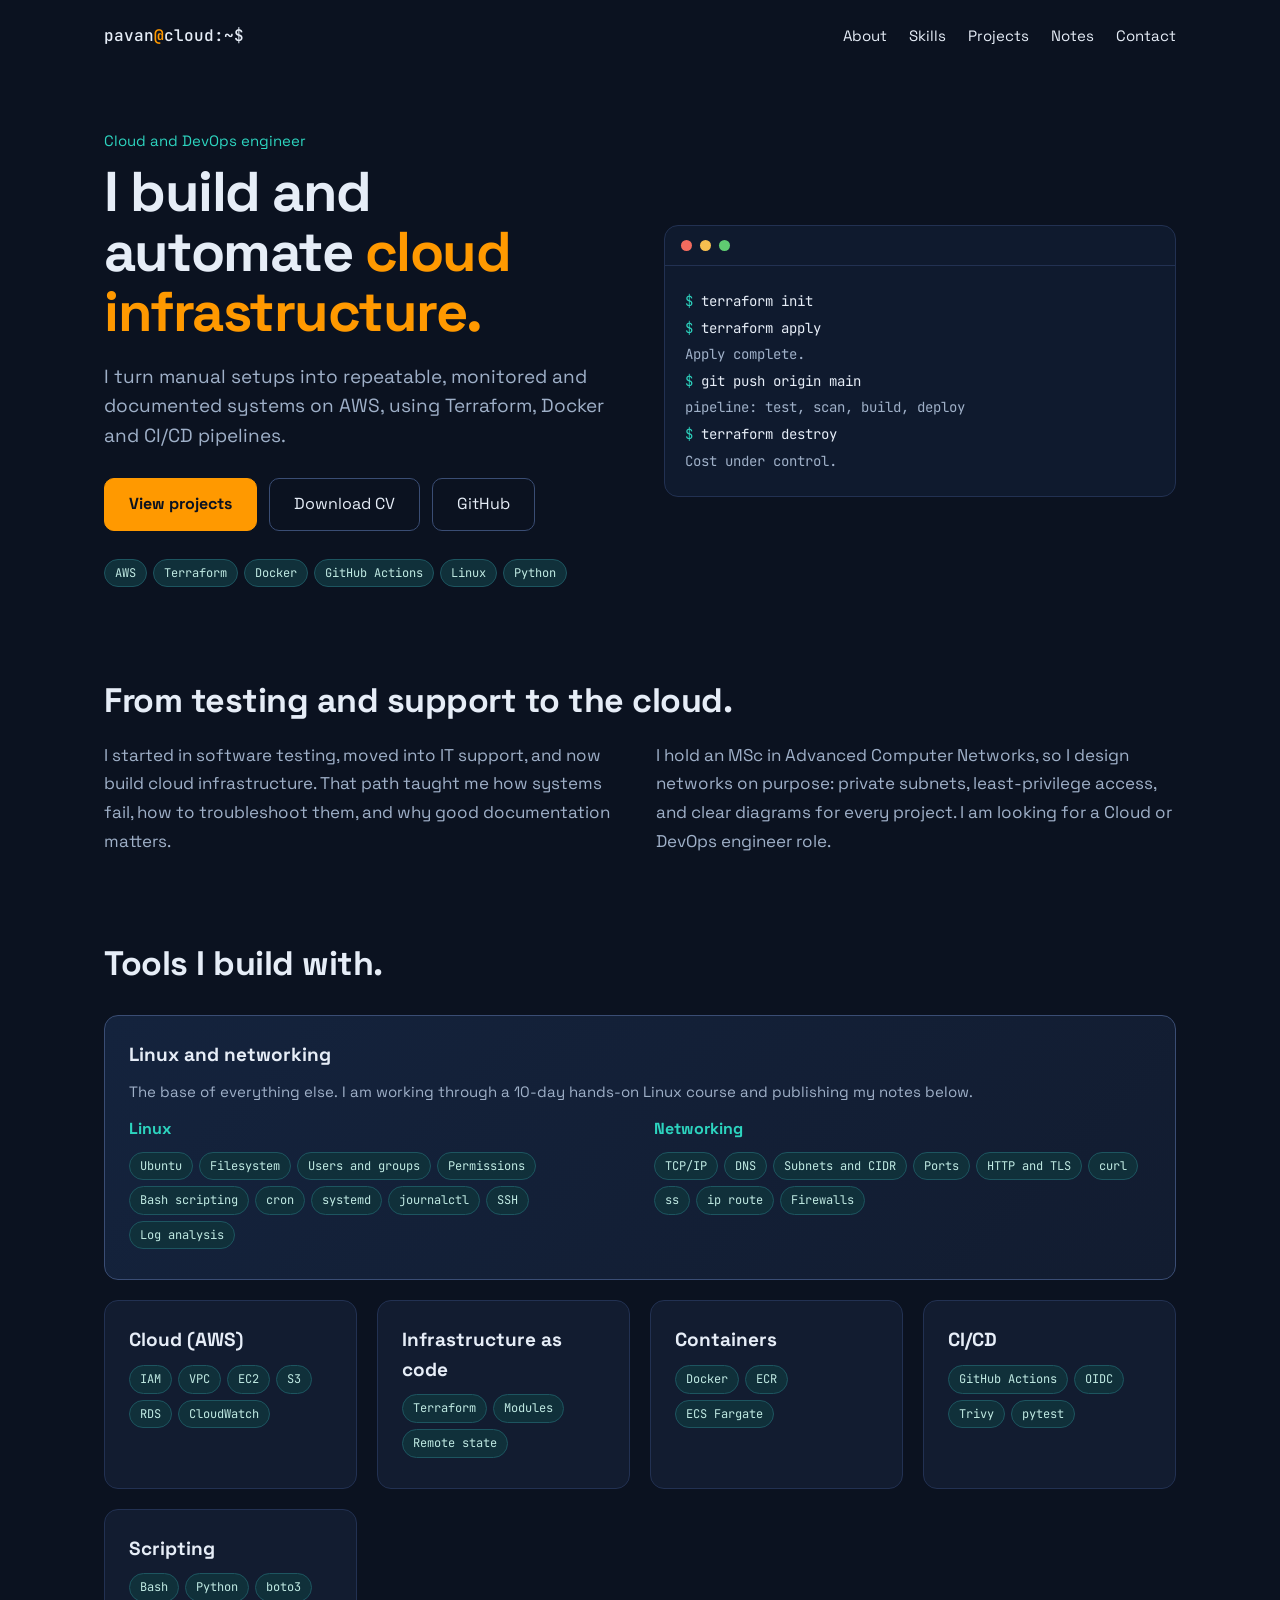
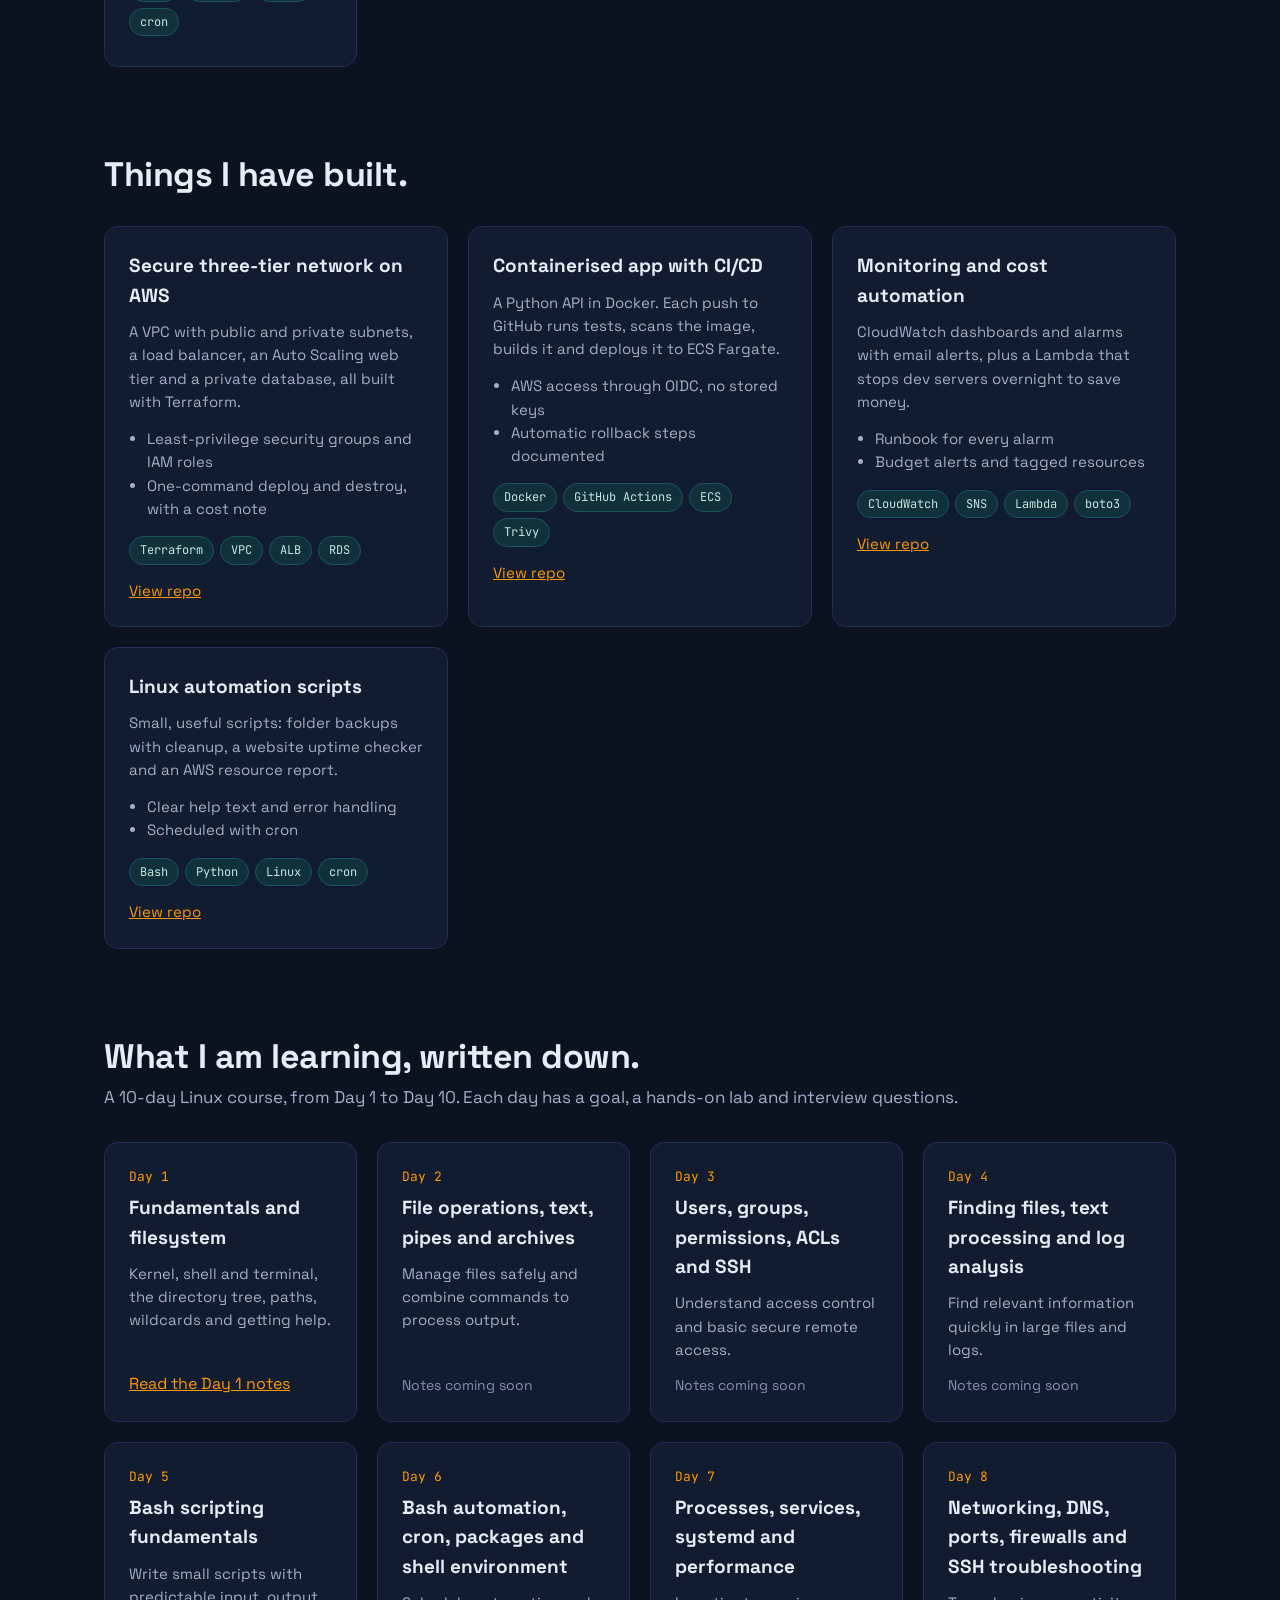
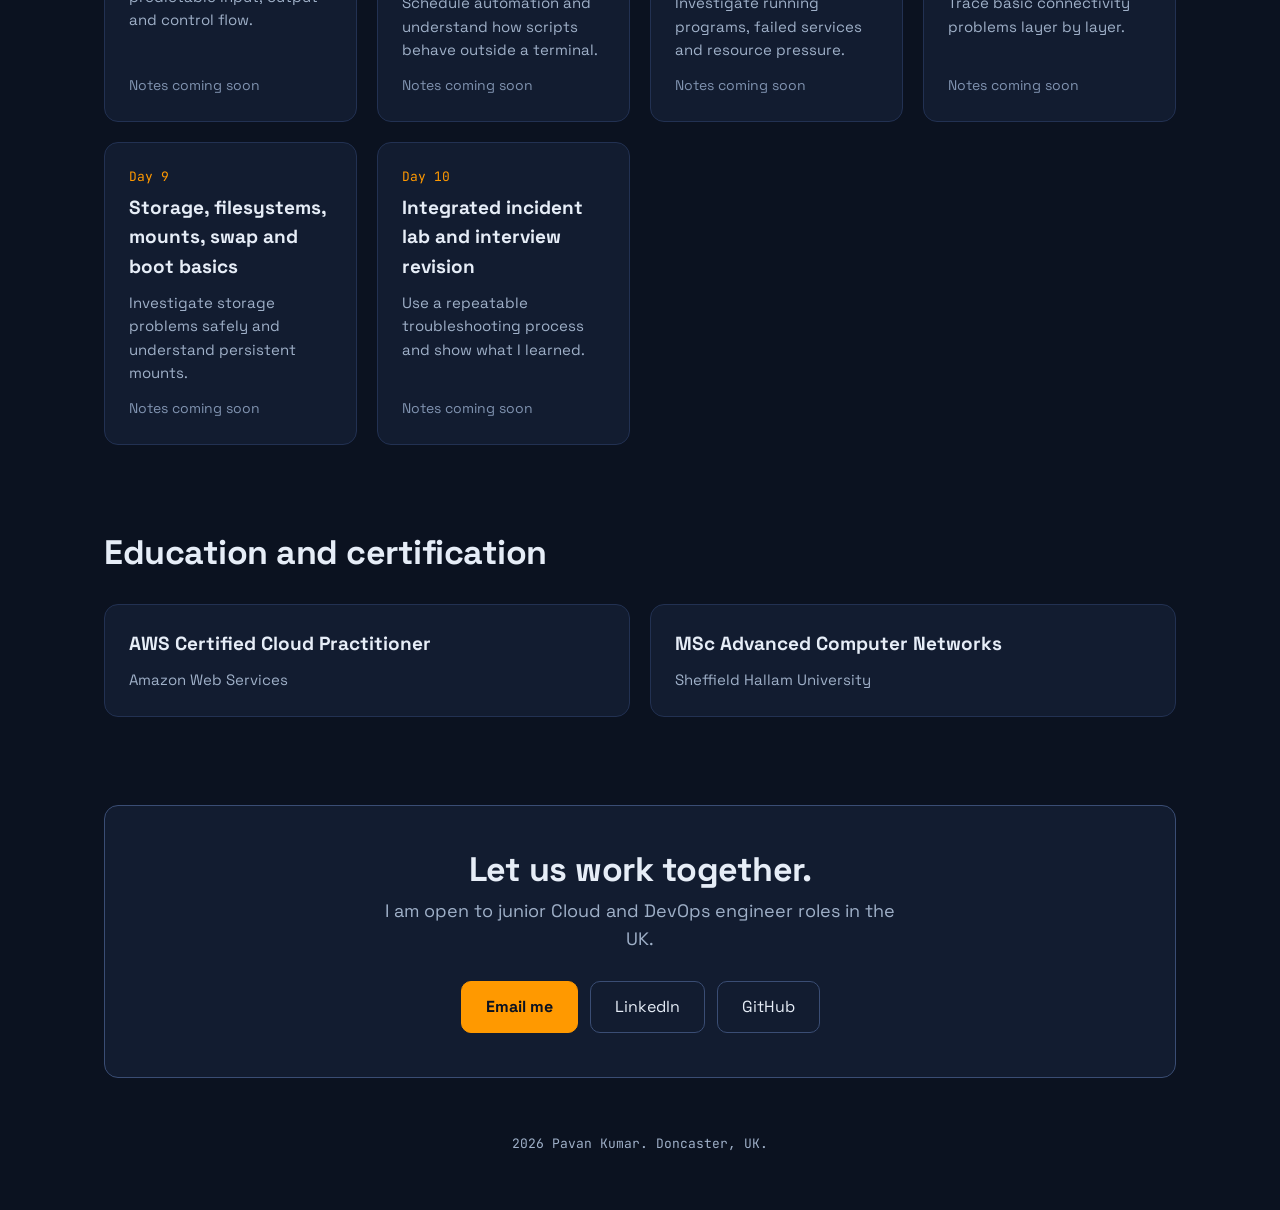
==== commit 0c25df83: "Update GitHub link and job role description" ====
--- a/index.html
+++ b/index.html
@@ -23,7 +23,7 @@
 <p class="sub">Cloud and DevOps engineer</p>
 <h1>I build and automate <span>cloud infrastructure.</span></h1>
 <p class="lead mu">I turn manual setups into repeatable, monitored and documented systems on AWS, using Terraform, Docker and CI/CD pipelines.</p>
-<div class="btns"><a class="btn pri" href="#projects">View projects</a><a class="btn" href="#">Download CV</a><a class="btn" href="#">GitHub</a></div>
+<div class="btns"><a class="btn pri" href="#projects">View projects</a><a class="btn" href="#">Download CV</a><a class="btn" href="https://github.com/pavankumar-5999">GitHub</a></div>
 <div><span class="tag">AWS</span><span class="tag">Terraform</span><span class="tag">Docker</span><span class="tag">GitHub Actions</span><span class="tag">Linux</span><span class="tag">Python</span></div>
 </div>
 <div class="term" aria-hidden="true"><div class="bar"><i></i><i></i><i></i></div>
@@ -42,7 +42,7 @@
 <h2>From testing and support to the cloud.</h2>
 <div style="display:flex;flex-wrap:wrap;gap:32px;margin-top:20px">
 <p class="mu" style="flex:1 1 420px;margin:0;font-size:17px;line-height:1.7">I started in software testing, moved into IT support, and now build cloud infrastructure. That path taught me how systems fail, how to troubleshoot them, and why good documentation matters.</p>
-<p class="mu" style="flex:1 1 420px;margin:0;font-size:17px;line-height:1.7">I hold an MSc in Advanced Computer Networks, so I design networks on purpose: private subnets, least-privilege access, and clear diagrams for every project. I am looking for a junior Cloud or DevOps engineer role.</p>
+<p class="mu" style="flex:1 1 420px;margin:0;font-size:17px;line-height:1.7">I hold an MSc in Advanced Computer Networks, so I design networks on purpose: private subnets, least-privilege access, and clear diagrams for every project. I am looking for a Cloud or DevOps engineer role.</p>
 </div>
 </section>
 
